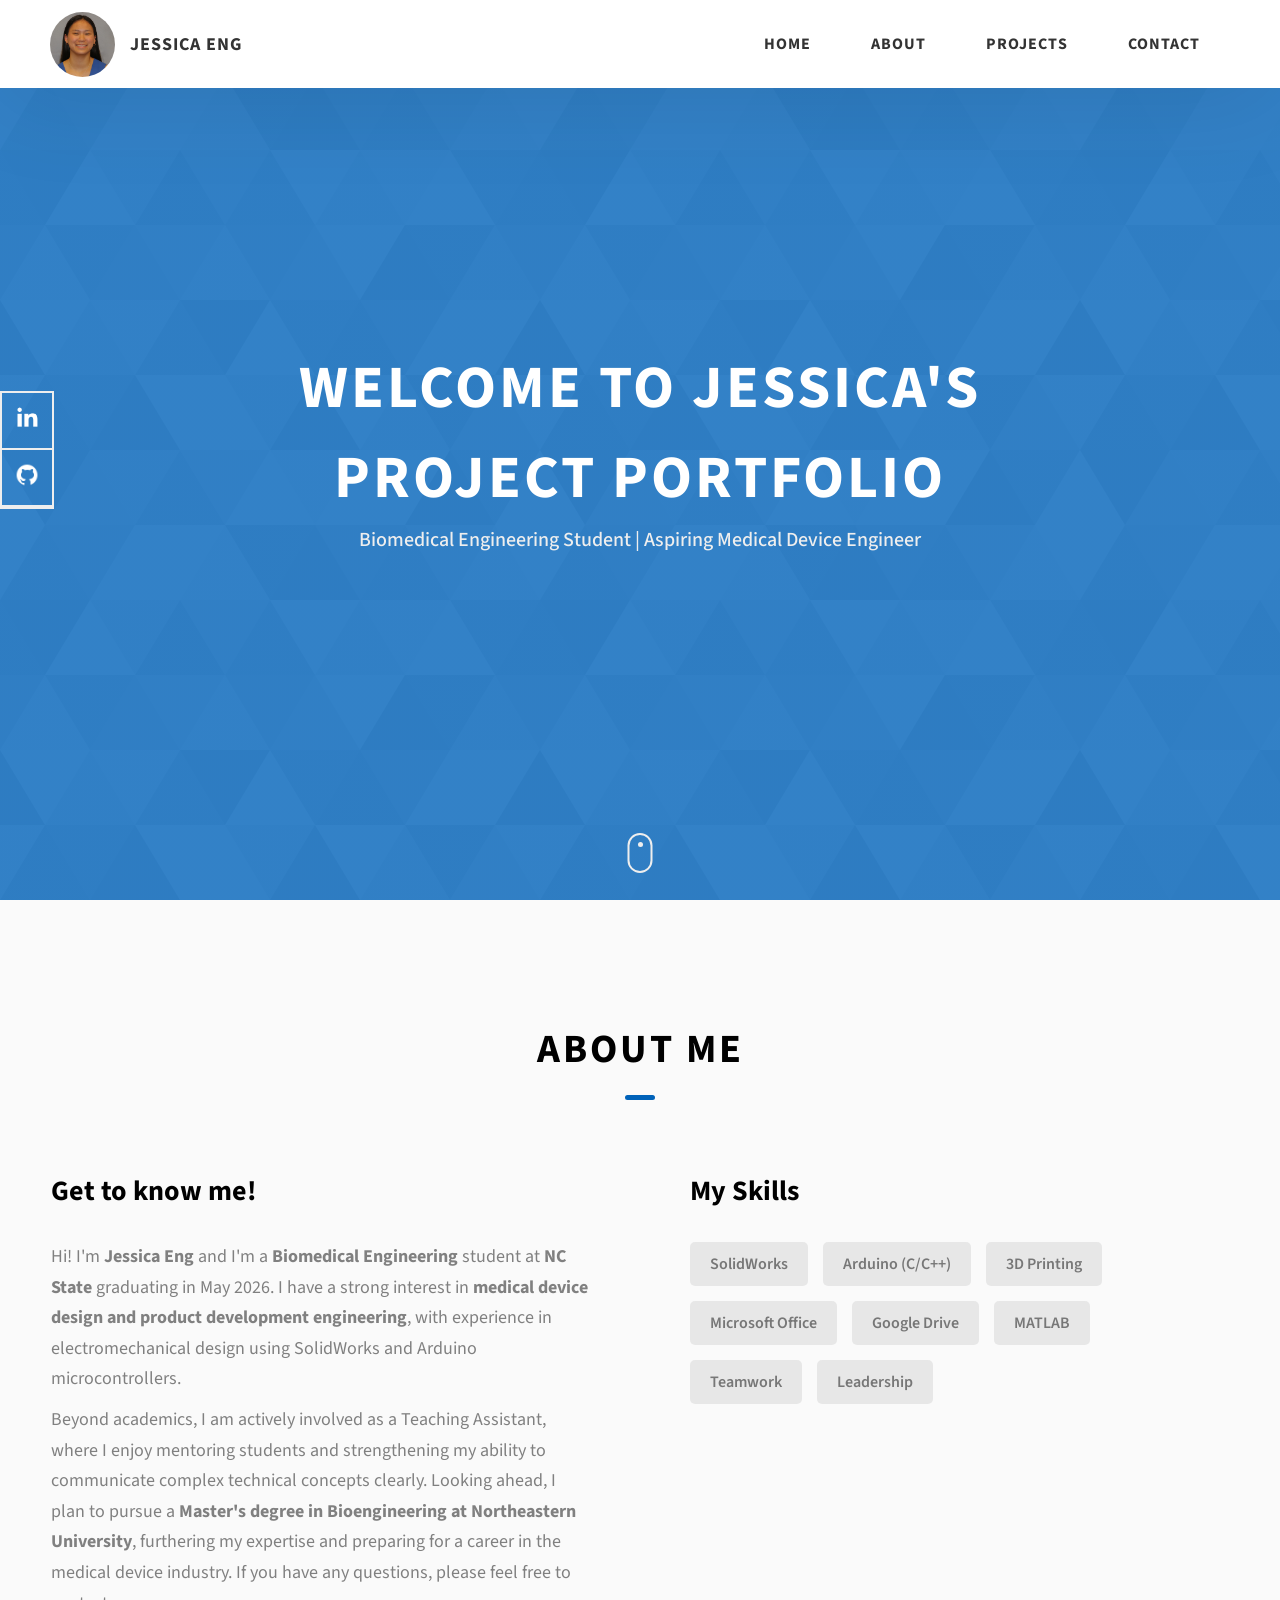
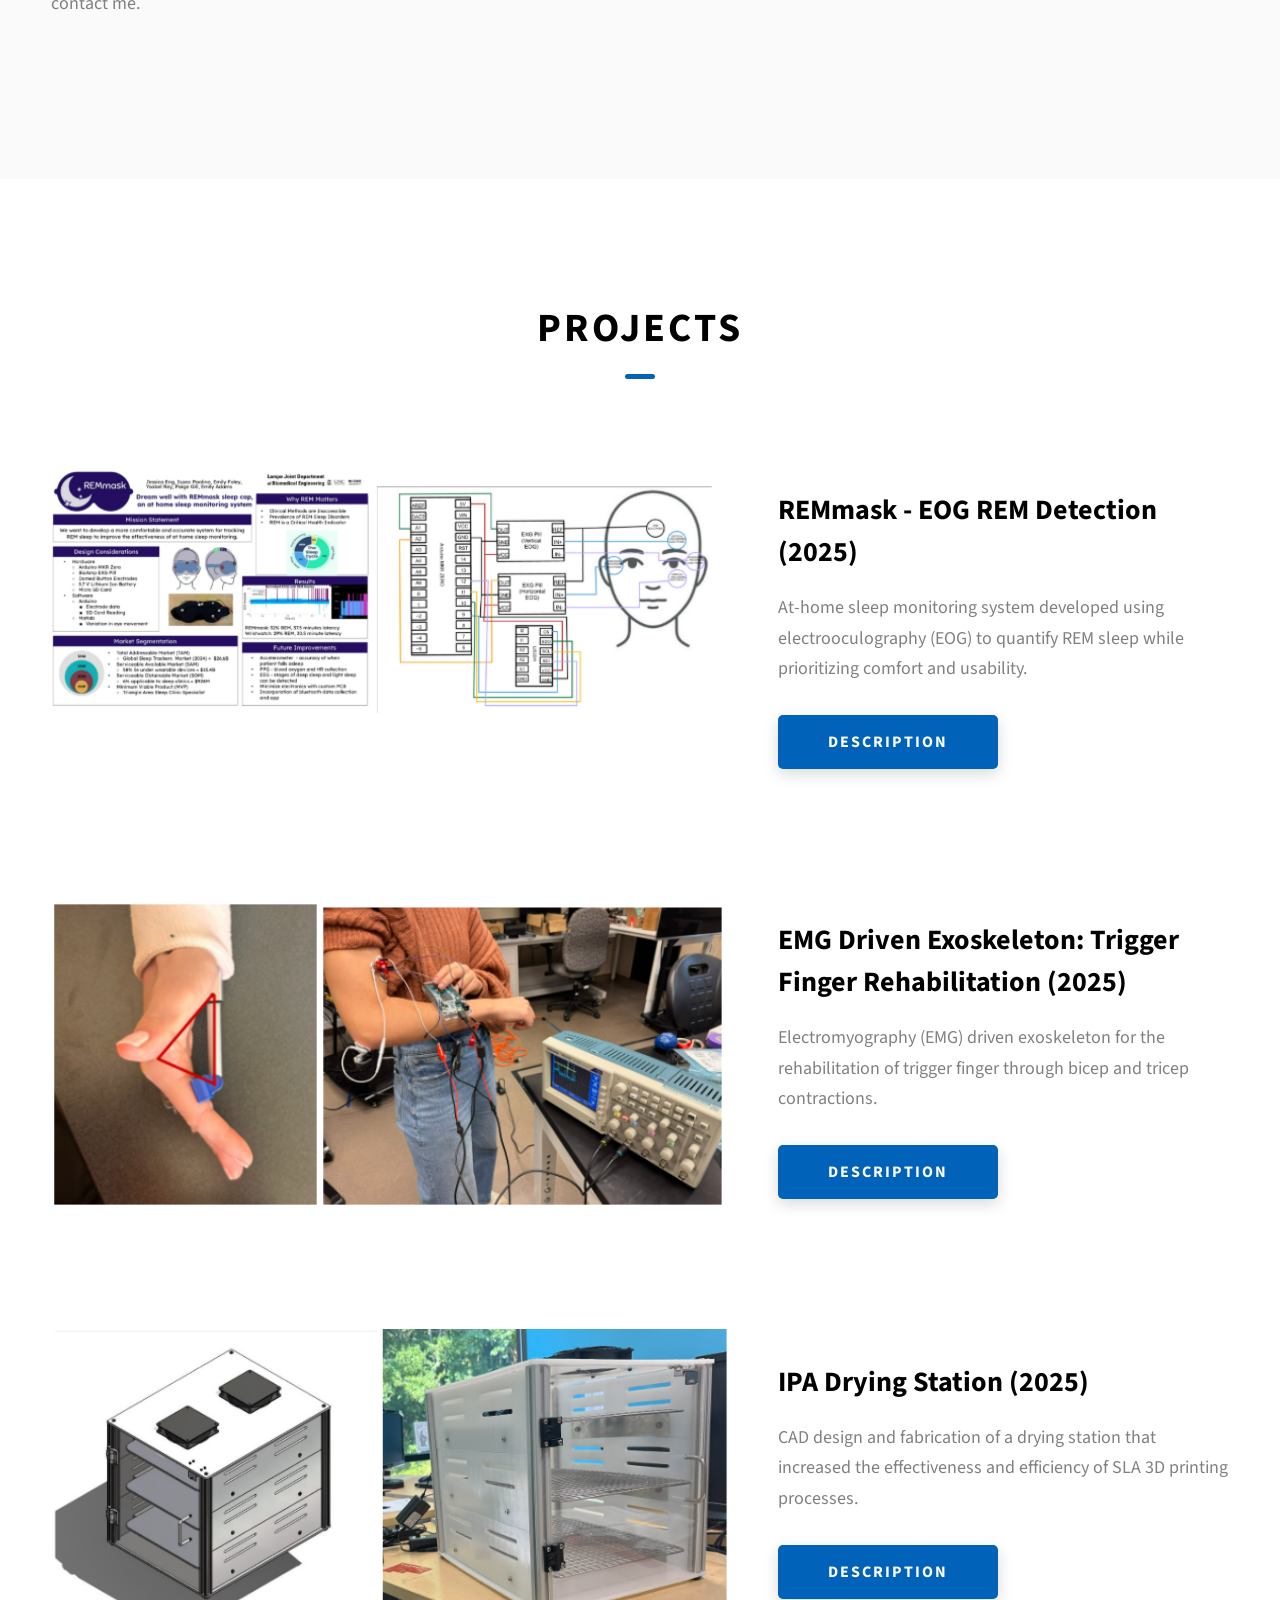
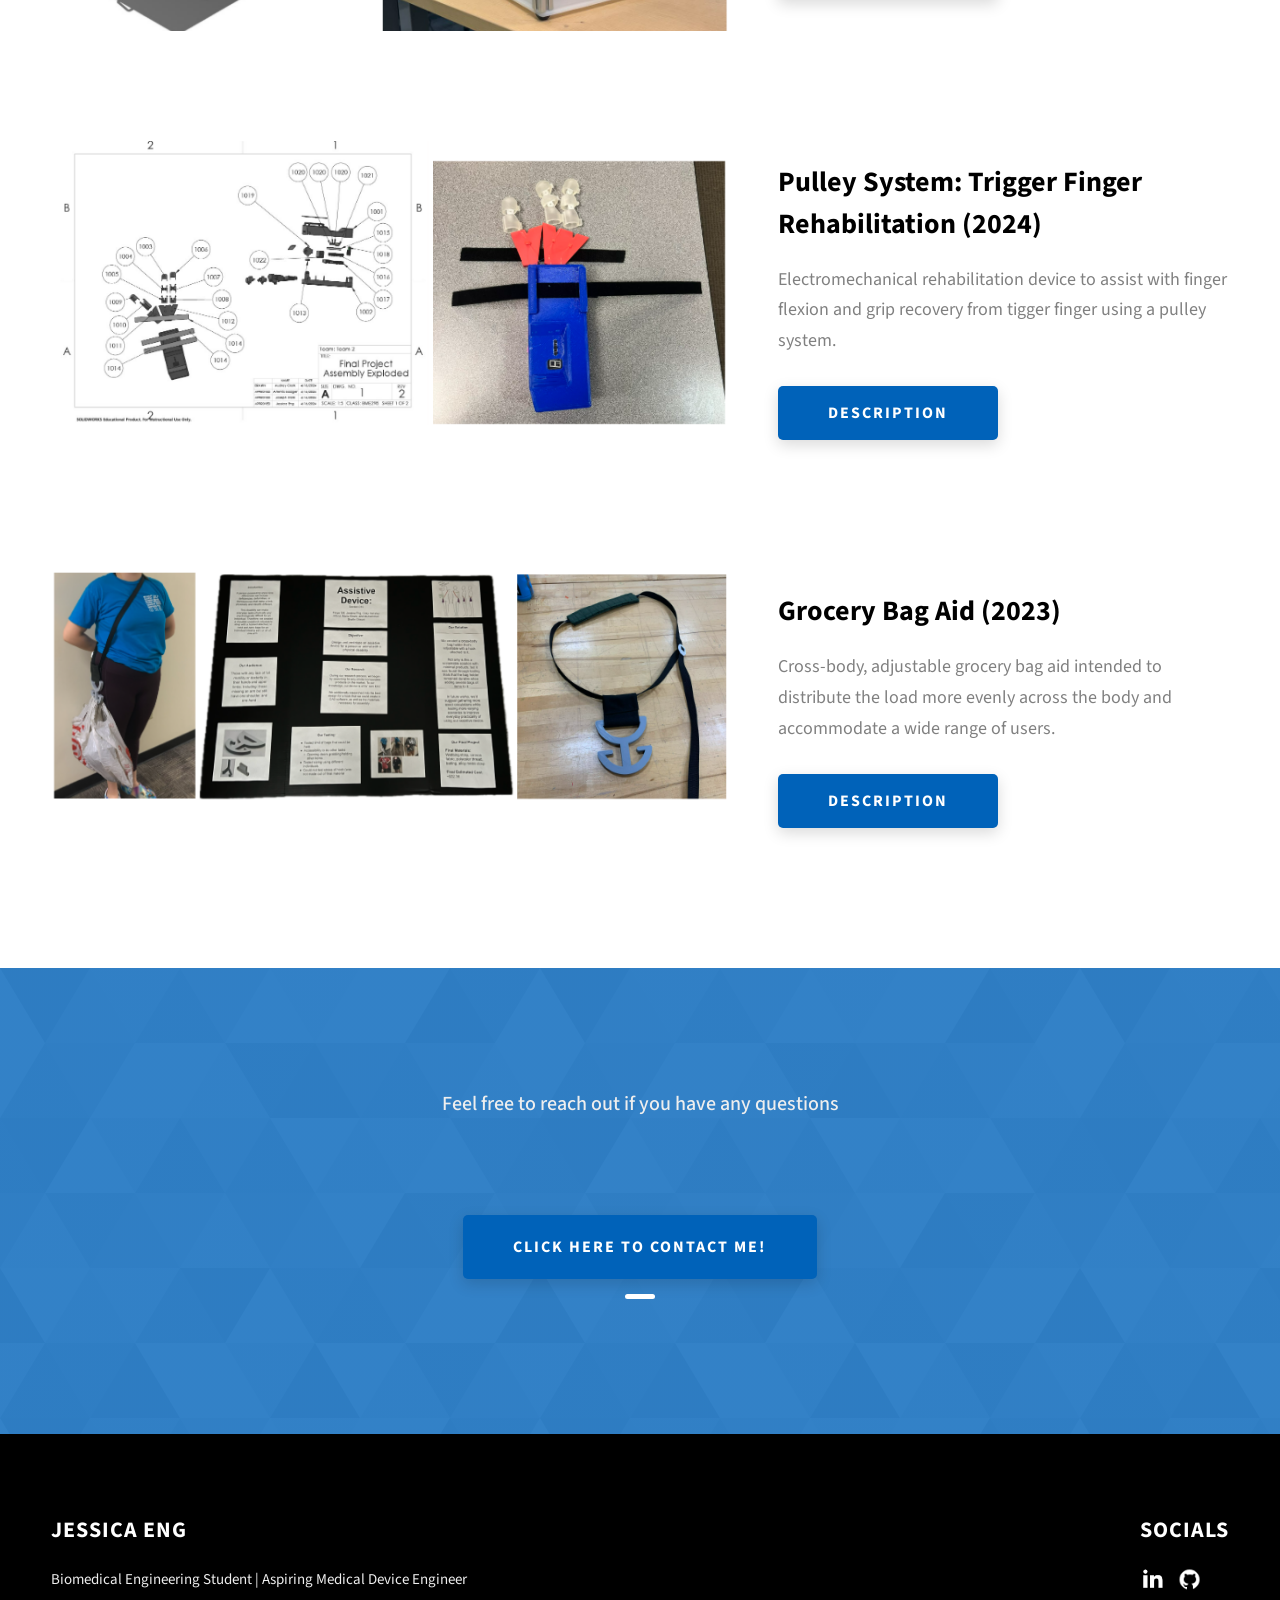
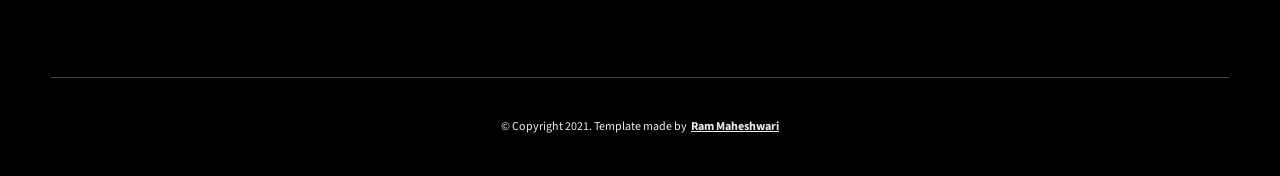
==== index.html @ 573de71a "move site files to root" ====
<!DOCTYPE html>
<html lang="en">
  <head>
    <meta charset="UTF-8" />
    <meta name="viewport" content="width=device-width, initial-scale=1.0" />
    <meta http-equiv="X-UA-Compatible" content="ie=edge" />
    <title>Jessica Eng | Portfolio</title>
    <meta name="description" content="Portfolio of Jessica Eng, Biomedcial Engineering Student" />

    <link rel="stylesheet" href="css/style.css" />

    <link rel="preconnect" href="https://fonts.googleapis.com" />
    <link rel="preconnect" href="https://fonts.gstatic.com" crossorigin />
    <link
      href="https://fonts.googleapis.com/css2?family=Source+Sans+Pro:wght@400;600;700;900&display=swap"
      rel="stylesheet"
    />
  </head>
  <body>
    <header class="header">
      <div class="header__content">
        <div class="header__logo-container">
          <div class="header__logo-img-cont">
            <img
              src="./assets/jpeg/profile.jpeg"
              alt="Jessica Eng Profile Image"
              class="header__logo-img"
            />
          </div>
          <span class="header__logo-sub">Jessica Eng</span>
        </div>
        <div class="header__main">
          <ul class="header__links">
            <li class="header__link-wrapper">
              <a href="./index.html" class="header__link"> Home </a>
            </li>
            <li class="header__link-wrapper">
              <a href="./index.html#about" class="header__link">About </a>
            </li>
            <li class="header__link-wrapper">
              <a href="./index.html#projects" class="header__link">
                Projects
              </a>
            </li>
            <li class="header__link-wrapper">
              <a href="./index.html#contact" class="header__link"> Contact </a>
            </li>
          </ul>
          <div class="header__main-ham-menu-cont">
            <img
              src="./assets/svg/ham-menu.svg"
              alt="hamburger menu"
              class="header__main-ham-menu"
            />
            <img
              src="./assets/svg/ham-menu-close.svg"
              alt="hamburger menu close"
              class="header__main-ham-menu-close d-none"
            />
          </div>
        </div>
      </div>
      <div class="header__sm-menu">
        <div class="header__sm-menu-content">
          <ul class="header__sm-menu-links">
            <li class="header__sm-menu-link">
              <a href="./index.html"> Home </a>
            </li>

            <li class="header__sm-menu-link">
              <a href="./index.html#about"> About </a>
            </li>

            <li class="header__sm-menu-link">
              <a href="./index.html#projects"> Projects </a>
            </li>

            <li class="header__sm-menu-link">
              <a href="./index.html#contact"> Contact </a>
            </li>
          </ul>
        </div>
      </div>
    </header>
    <section class="home-hero">
      <div class="home-hero__content">
        <h1 class="heading-primary">Welcome to Jessica's Project Portfolio</h1>
        <h2 class="heading-sec__sub heading-sec__sub--lt">Biomedical Engineering Student | Aspiring Medical Device Engineer</h2>
      </div>
      <div class="home-hero__socials">
        <div class="home-hero__social">
          <a href="https://www.linkedin.com/in/jessica-e-eng26/" class="home-hero__social-icon-link">
            <img
              src="./assets/png/linkedin-ico.png"
              alt="icon"
              class="home-hero__social-icon"
            />
          </a>
          <a href="https://github.com/jessicaeng12" class="home-hero__social-icon-link">
            <img
              src="./assets/png/github-ico.png"
              alt="icon"
              class="home-hero__social-icon"
            />
          </a>
        </div>
      </div>
      <div class="home-hero__mouse-scroll-cont">
        <div class="mouse"></div>
      </div>
    </section>
    <section id="about" class="about sec-pad">
      <div class="main-container">
        <h2 class="heading heading-sec heading-sec__mb-med">
          <span class="heading-sec__main">About Me</span>
        </h2>
        <div class="about__content">
          <div class="about__content-main">
            <h3 class="about__content-title">Get to know me!</h3>
            <div class="about__content-details">
              <p class="about__content-details-para">
                Hi! I'm
                <strong>Jessica Eng</strong>
                and I'm a <strong> Biomedical Engineering</strong> student at <strong>NC State</strong> 
                graduating in May 2026.
                I have a strong interest in <strong>medical device design 
                and product development engineering</strong>, with experience 
                in electromechanical design using SolidWorks and Arduino microcontrollers.
              </p>
              <p class="about__content-details-para">
                Beyond academics, I am actively involved as a Teaching Assistant, 
                where I enjoy mentoring students and strengthening my ability to 
                communicate complex technical concepts clearly. Looking ahead, 
                I plan to pursue a <strong>Master's degree in Bioengineering at Northeastern University</strong>, 
                furthering my expertise and preparing for a career in the medical device 
                industry. If you have any questions, please feel free to contact me.
              </p>
            </div>
            </div>
          <div class="about__content-skills">
            <h3 class="about__content-title">My Skills</h3>
            <div class="skills">
              <div class="skills__skill">SolidWorks</div>
              <div class="skills__skill">Arduino (C/C++)</div>
              <div class="skills__skill">3D Printing</div>
              <div class="skills__skill">Microsoft Office</div>
              <div class="skills__skill">Google Drive</div>
              <div class="skills__skill">MATLAB</div>
              <div class="skills__skill">Teamwork</div>
              <div class="skills__skill">Leadership</div>
            </div>
          </div>
        </div>
      </div>
    </section>
    <section id="projects" class="projects sec-pad">
      <div class="main-container">
        <h2 class="heading heading-sec heading-sec__mb-bg">
          <span class="heading-sec__main">Projects</span>
        </h2>

        <div class="projects__content">
          <div class="projects__row">
            <div class="projects__row-img-cont">
              <img
                src="./assets/png/REM-image.png"
                alt="Software Screenshot"
                class="projects__row-img"
                loading="lazy"
              />
            </div>
            <div class="projects__row-content">
              <h3 class="projects__row-content-title">REMmask -  EOG REM Detection (2025)</h3>
              <p class="projects__row-content-desc">
                At-home sleep monitoring system developed 
                using electrooculography (EOG) to quantify REM 
                sleep while prioritizing comfort and usability.
              </p>
              <a
                href="./project-1.html"
                class="btn btn--med btn--theme dynamicBgClr"
                target="_blank"
                >Description</a
              >
            </div>
          </div>
          <div class="projects__row">
            <div class="projects__row-img-cont">
              <img
                src="./assets/png/R-RImage.png"
                alt="Software Screenshot"
                class="projects__row-img"
                loading="lazy"
              />
            </div>
            <div class="projects__row-content">
              <h3 class="projects__row-content-title">EMG Driven Exoskeleton: Trigger Finger Rehabilitation (2025)</h3>
              <p class="projects__row-content-desc">
               Electromyography (EMG) driven exoskeleton
               for the rehabilitation of trigger finger through bicep and tricep contractions.
              </p>
              <a
                href="./project-2.html"
                class="btn btn--med btn--theme dynamicBgClr"
                target="_blank"
                >Description</a
              >
            </div>
          </div>
          <div class="projects__row">
            <div class="projects__row-img-cont">
              <img
                src="./assets/png/IPA Drying Station.png"
                alt="IPA Drying Station"
                class="projects__row-img"
                loading="lazy"
              />
            </div>
            <div class="projects__row-content">
              <h3 class="projects__row-content-title">IPA Drying Station (2025)</h3>
              <p class="projects__row-content-desc">
                CAD design and fabrication of a drying station 
                that increased the effectiveness and
                efficiency of SLA 3D printing processes.
              </p>
              <a
                href="./project-3.html"
                class="btn btn--med btn--theme dynamicBgClr"
                target="_blank"
                >Description</a
              >
            </div>
          </div>
          <div class="projects__row">
            <div class="projects__row-img-cont">
              <img
                src="./assets/png/sophmore design.png"
                alt="Software Screenshot"
                class="projects__row-img"
                loading="lazy"
              />
            </div>
            <div class="projects__row-content">
              <h3 class="projects__row-content-title">Pulley System: Trigger Finger Rehabilitation (2024)</h3>
              <p class="projects__row-content-desc">
                 Electromechanical rehabilitation device to assist with finger 
                 flexion and grip recovery from tigger finger using a pulley system.
              </p>
              <a
                href="./project-4.html"
                class="btn btn--med btn--theme dynamicBgClr"
                target="_blank"
                >Description</a
              >
            </div>
          </div>
          <div class="projects__row">
            <div class="projects__row-img-cont">
              <img
                src="./assets/png/grocery aid.png"
                alt="grocery bag aid"
                class="projects__row-img"
                loading="lazy"
              />
            </div>
            <div class="projects__row-content">
              <h3 class="projects__row-content-title">Grocery Bag Aid (2023)</h3>
              <p class="projects__row-content-desc">
                 Cross-body, adjustable grocery bag aid intended to distribute the load
                 more evenly across the body and accommodate a wide range of users.
              </p>
              <a
                href="./project-5.html"
                class="btn btn--med btn--theme dynamicBgClr"
                target="_blank"
                >Description</a
              >
            </div>
          </div>
        </div>
      </div>
    </section>
    <section id="contact" class="contact sec-pad dynamicBg">
      <div class="main-container">
        <h2 class="heading heading-sec heading-sec__mb-med">
          <span class="heading-sec__sub heading-sec__sub--lt">
            Feel free to reach out if you have any questions
          </span>
        </h2>
        <div class="heading-sec__main heading-sec__main--lt"> 
          <a href="https://docs.google.com/forms/d/e/1FAIpQLSeTJ8PWYd3bhIiQzi4zuE3QFhBQcPJ4nTx3as3LnRb26D_QNg/viewform?usp=publish-editor" 
          target="_blank" class="btn btn--theme contact__btn" > Click here to contact me! </a> 
        </div>
      </div>
    </section>
    <footer class="main-footer">
      <div class="main-container">
        <div class="main-footer__upper">
          <div class="main-footer__row main-footer__row-1">
            <h2 class="heading heading-sm main-footer__heading-sm">
              <span>Socials</span>
            </h2>
            <div class="main-footer__social-cont">
              <a target="_blank" rel="noreferrer" href="#">
                <img
                  class="main-footer__icon"
                  src="./assets/png/linkedin-ico.png"
                  alt="icon"
                />
              </a>
              <a target="_blank" rel="noreferrer" href="#">
                <img
                  class="main-footer__icon"
                  src="./assets/png/github-ico.png"
                  alt="icon"
                />
              </a>
            </div>
          </div>
          <div class="main-footer__row main-footer__row-2">
            <h4 class="heading heading-sm text-lt">Jessica Eng</h4>
            <p class="main-footer__short-desc">
              Biomedical Engineering Student | Aspiring Medical Device Engineer
            </p>
          </div>
        </div>

        <!-- If you give me some credit or shoutout here by linking to my website, then it will be a big thing for me and will help me a lot :) -->
        <div class="main-footer__lower">
          &copy; Copyright 2021. Template made by
          <a rel="noreferrer" target="_blank" href="https://rammaheshwari.com"
            >Ram Maheshwari</a
          >
        </div>
      </div>
    </footer>

    <script src="./index.js"></script>
  </body>
</html>
---- css/style.css ----
/*
0 - 600px:      Phone
600 - 900px:    Tablet portrait
900 - 1200px:   Tablet landscape
[1200 - 1800] is where our normal styles apply
1800px + :      Big desktop
$breakpoint arguement choices:
- phone
- tab-port
- tab-land
- big-desktop

Inside media queries 1em is always 16px i.e 1em = 16px at every screen size only inside media queries
*/
*,
*::after,
*::before {
  margin: 0;
  padding: 0;
  box-sizing: inherit;
  font-family: inherit; }

html {
  font-size: 62.5%;
  scroll-behavior: smooth; }
  @media only screen and (max-width: 75em) {
    html {
      font-size: 59%; } }
  @media only screen and (max-width: 56.25em) {
    html {
      font-size: 56%; } }
  @media only screen and (min-width: 112.5em) {
    html {
      font-size: 65%; } }

body {
  box-sizing: border-box;
  position: relative;
  line-height: 1.5;
  font-family: sans-serif;
  overflow-x: hidden;
  overflow-y: scroll;
  font-family: 'Source Sans Pro', sans-serif; }

a {
  text-decoration: none;
  color: inherit; }

.bulleted li{
    list-style: disc;
}
.indent li {
  margin-left: 30px;
}

li {
  list-style: none; }

input:focus,
button:focus,
a:focus,
textarea:focus {
  outline: none; }

button {
  border: none;
  cursor: pointer; }

textarea {
  resize: none; }

.heading-primary {
  font-size: 6rem;
  text-transform: uppercase;
  letter-spacing: 3px;
  text-align: center; }
  @media only screen and (max-width: 37.5em) {
    .heading-primary {
      font-size: 4.5rem; } }

.heading-sec__mb-bg {
  margin-bottom: 11rem; }
  @media only screen and (max-width: 56.25em) {
    .heading-sec__mb-bg {
      margin-bottom: 8rem; } }

.heading-sec__mb-med {
  margin-bottom: 9rem; }
  @media only screen and (max-width: 56.25em) {
    .heading-sec__mb-med {
      margin-bottom: 8rem; } }

.heading-sec__main {
  display: block;
  font-size: 4rem;
  text-transform: uppercase;
  letter-spacing: 1px;
  letter-spacing: 3px;
  text-align: center;
  margin-bottom: 3.5rem;
  position: relative; }
  .heading-sec__main--lt {
    color: #fff; }
    .heading-sec__main--lt::after {
      content: '';
      background: #fff !important; }
  .heading-sec__main::after {
    content: '';
    position: absolute;
    top: calc(100% + 1.5rem);
    height: 5px;
    width: 3rem;
    background: #0062b9;
    left: 50%;
    transform: translateX(-50%);
    border-radius: 5px; }
    @media only screen and (max-width: 37.5em) {
      .heading-sec__main::after {
        top: calc(100% + 1.2rem); } }

.heading-sec__sub {
  display: block;
  text-align: center;
  color: #777;
  font-size: 2rem;
  font-weight: 500;
  max-width: 80rem;
  margin: auto;
  line-height: 1.6; }
  @media only screen and (max-width: 37.5em) {
    .heading-sec__sub {
      font-size: 1.8rem; } }
  .heading-sec__sub--lt {
    color: #eee; }

.heading-sm {
  font-size: 2.2rem;
  text-transform: uppercase;
  letter-spacing: 1px; }

.main-container {
  max-width: 120rem;
  margin: auto;
  width: 92%; }

.btn {
  background: #fff;
  color: #333;
  text-transform: uppercase;
  letter-spacing: 2px;
  display: inline-block;
  font-weight: 700;
  border-radius: 5px;
  box-shadow: 0 5px 15px 0 rgba(0, 0, 0, 0.15);
  transition: transform .3s; }
  .btn:hover {
    transform: translateY(-3px); }
  .btn--bg {
    padding: 1.5rem 8rem;
    font-size: 2rem; }
  .btn--med {
    padding: 1.5rem 5rem;
    font-size: 1.6rem; }
  .btn--theme {
    background: #0062b9;
    color: #fff; }
  .btn--theme-inv {
    color: #0062b9;
    background: #fff;
    border: 2px solid #0062b9;
    box-shadow: none;
    padding: calc(1.5rem - 2px) calc(5rem - 2px); }

.sec-pad {
  padding: 12rem 0; }
  @media only screen and (max-width: 56.25em) {
    .sec-pad {
      padding: 8rem 0; } }

.text-primary {
  color: #fff;
  font-size: 2.2rem;
  text-align: center;
  width: 100%;
  line-height: 1.6; }
  @media only screen and (max-width: 37.5em) {
    .text-primary {
      font-size: 2rem; } }

.d-none {
  display: none; }

.home-hero {
  color: #fff;
  background: linear-gradient(to right, rgba(0, 98, 185, 0.8), rgba(0, 98, 185, 0.8)), url(../../assets/svg/common-bg.svg);
  background-position: center;
  height: 100vh;
  min-height: 80rem;
  max-height: 120rem;
  position: relative; }
  @media only screen and (max-width: 37.5em) {
    .home-hero {
      height: unset;
      min-height: unset; } }
  .home-hero__socials {
    position: absolute;
    top: 50%;
    border: 2px solid #eee;
    border-left: 2px solid #eee;
    transform: translateY(-50%); }
    @media only screen and (max-width: 56.25em) {
      .home-hero__socials {
        display: none; } }
  .home-hero__mouse-scroll-cont {
    position: absolute;
    bottom: 3%;
    left: 50%;
    transform: translateX(-50%); }
    @media only screen and (max-width: 37.5em) {
      .home-hero__mouse-scroll-cont {
        display: none; } }
  .home-hero__social {
    width: 5rem; }
  .home-hero__social-icon-link {
    width: 100%;
    display: block;
    padding: 1.2rem;
    border-bottom: 2px solid #eee;
    transition: background .3s; }
    .home-hero__social-icon-link:hover {
      background: rgba(255, 255, 255, 0.1); }
    .home-hero__social-icon-link--bd-none {
      border-bottom: 0; }
  .home-hero__social-icon {
    width: 100%; }
  .home-hero__content {
    position: absolute;
    top: 50%;
    left: 50%;
    transform: translate(-50%, -50%);
    max-width: 90rem;
    width: 92%; }
    @media only screen and (max-width: 37.5em) {
      .home-hero__content {
        padding: 19rem 0 13rem 0;
        margin: auto;
        position: static;
        transform: translate(0, 0); } }
  .home-hero__info {
    margin: 3rem auto 0 auto;
    max-width: 80rem; }
  .home-hero__cta {
    margin-top: 5rem;
    text-align: center; }

.about {
  background: #fafafa; }
  .about__content {
    display: grid;
    grid-template-columns: 1fr 1fr;
    grid-gap: 10rem; }
    @media only screen and (max-width: 56.25em) {
      .about__content {
        grid-template-columns: 1fr;
        grid-gap: 8rem; } }
    .about__content-title {
      font-weight: 700;
      font-size: 2.8rem;
      margin-bottom: 3rem; }
      @media only screen and (max-width: 37.5em) {
        .about__content-title {
          font-size: 2.4rem; } }
    .about__content-details-para {
      font-size: 1.8rem;
      color: grey;
      max-width: 60rem;
      line-height: 1.7;
      margin-bottom: 1rem; }
      .about__content-details-para--hl {
        font-weight: 700;
        margin: 0 3px; }
      .about__content-details-para:last-child {
        margin-bottom: 4rem; }

.projects__row {
  display: grid;
  grid-template-columns: 1.5fr 1fr;
  grid-gap: 5rem;
  margin-bottom: 11rem; }
  @media only screen and (max-width: 56.25em) {
    .projects__row {
      grid-template-columns: 1fr;
      grid-gap: 2rem;
      margin-bottom: 8rem; } }
  @media only screen and (max-width: 56.25em) {
    .projects__row {
      text-align: center; } }
  .projects__row:last-child {
    margin-bottom: 0; }
  .projects__row-img-cont {
    overflow: hidden; }
  .projects__row-img {
    width: 100%;
    display: block;
    object-fit: cover; }
  .projects__row-content {
    padding: 2rem 0;
    display: flex;
    justify-content: center;
    flex-direction: column;
    align-items: flex-start; }
    @media only screen and (max-width: 56.25em) {
      .projects__row-content {
        align-items: center; } }
    .projects__row-content-title {
      font-weight: 700;
      font-size: 2.8rem;
      margin-bottom: 2rem; }
      @media only screen and (max-width: 37.5em) {
        .projects__row-content-title {
          font-size: 2.4rem; } }
    .projects__row-content-desc {
      font-size: 1.8rem;
      color: grey;
      max-width: 60rem;
      line-height: 1.7;
      margin-bottom: 3rem; }
      @media only screen and (max-width: 37.5em) {
        .projects__row-content-desc {
          font-size: 1.7rem; } }

.contact {
  background: linear-gradient(to right, rgba(0, 98, 185, 0.8), rgba(0, 98, 185, 0.8)), url(../../assets/svg/common-bg.svg);
  background-size: cover;
  background-position: center; }
  .contact__form-container {
    box-shadow: 0 0 10px rgba(0, 0, 0, 0.1);
    background: white;
    padding: 4rem;
    margin-top: 6rem;
    max-width: 80rem;
    text-align: right;
    width: 95%;
    border-radius: 5px;
    margin: 5rem auto 0 auto; }
    @media only screen and (max-width: 37.5em) {
      .contact__form-container {
        padding: 3rem; } }
  .contact__form-field {
    margin-bottom: 4rem; }
    @media only screen and (max-width: 37.5em) {
      .contact__form-field {
        margin-bottom: 3rem; } }
  .contact__form-label {
    color: #666;
    font-size: 1.4rem;
    letter-spacing: 1px;
    font-weight: 700;
    margin-bottom: 1rem;
    display: block;
    text-align: left; }
  .contact__form-input {
    color: #333;
    padding: 2rem;
    width: 100%;
    border: 1px solid #ebebeb;
    font-size: 1.6rem;
    letter-spacing: 0px;
    background: #f0f0f0;
    border-radius: 5px;
    font-weight: 600;
    /* Code for Modern Browsers */
    /* Code for WebKit, Blink, Edge */
    /* Code for Internet Explorer 10-11 */
    /* Code for Microsoft Edge */
    /* Code for Mozilla Firefox 4 to 18 */
    /* Code for Mozilla Firefox 19+ */ }
    .contact__form-input::placeholder {
      color: #999;
      font-weight: 600;
      font-size: 1.6rem; }
    .contact__form-input::-webkit-input-placeholder {
      color: #999;
      font-weight: 600;
      font-size: 1.6rem; }
    .contact__form-input:-ms-input-placeholder {
      color: #999;
      font-weight: 600;
      font-size: 1.6rem; }
    .contact__form-input::-ms-input-placeholder {
      color: #999;
      font-weight: 600;
      font-size: 1.6rem; }
    .contact__form-input:-moz-placeholder {
      opacity: 1;
      color: #999;
      font-weight: 600;
      font-size: 1.6rem; }
    .contact__form-input::-moz-placeholder {
      opacity: 1;
      color: #999;
      font-weight: 600;
      font-size: 1.6rem; }
  .contact__btn {
    width: 30%;
    padding: 2rem 4rem;
    font-size: 1.6rem; }
    @media only screen and (max-width: 37.5em) {
      .contact__btn {
        width: 100%; } }

.project-cs-hero {
  color: #fff;
  background: linear-gradient(to right, rgba(0, 98, 185, 0.8), rgba(0, 98, 185, 0.8)), url(../../assets/svg/common-bg.svg);
  background-size: cover;
  background-position: center;
  position: relative; }
  @media only screen and (max-width: 37.5em) {
    .project-cs-hero {
      height: unset;
      min-height: unset; } }
  .project-cs-hero__content {
    padding: 25rem 0 17rem 0;
    max-width: 90rem;
    width: 92%;
    margin: auto; }
    @media only screen and (max-width: 37.5em) {
      .project-cs-hero__content {
        padding: 19rem 0 13rem 0;
        margin: auto;
        position: static;
        transform: translate(0, 0); } }
  .project-cs-hero__info {
    margin: 3rem auto 0 auto;
    max-width: 80rem; }
  .project-cs-hero__cta {
    margin-top: 5rem;
    text-align: center; }

.project-details__content {
  padding: 8rem 0;
  max-width: 90rem;
  margin: auto; }
  .project-details__content-title {
    font-weight: 700;
    font-size: 2.8rem;
    margin-bottom: 3rem; }
    @media only screen and (max-width: 37.5em) {
      .project-details__content-title {
        font-size: 2.4rem; } }

.project-details__showcase-img-cont {
  width: 100%;
  margin-bottom: 6rem; }

.project-details__showcase-img {
  width: 100%; }

.project-details__content-main {
  width: 100%;
  max-width: 70rem;
  margin: auto; }

.project-details__desc {
  margin: 0 0 7rem 0; }
  .project-details__desc-para {
    font-size: 1.8rem;
    line-height: 1.7;
    color: grey;
    margin-bottom: 2rem; }

.project-details__tools-used {
  margin: 0 0 7rem 0; }
  .project-details__tools-used-list {
    display: flex;
    flex-wrap: wrap; }
  .project-details__tools-used-item {
    padding: 1rem 2rem;
    margin-bottom: 1.5rem;
    margin-right: 1.5rem;
    font-size: 1.6rem;
    background: rgba(153, 153, 153, 0.2);
    border-radius: 5px;
    font-weight: 600;
    color: #777; }

.project-details__links {
  margin: 0 0; }
  .project-details__links-btn {
    margin-right: 2rem; }
    @media only screen and (max-width: 37.5em) {
      .project-details__links-btn {
        margin-right: 0;
        width: 70%;
        margin-bottom: 2rem;
        text-align: center; } }
    .project-details__links-btn:last-child {
      margin: 0; }
      @media only screen and (max-width: 37.5em) {
        .project-details__links-btn:last-child {
          margin: 0; } }

.header {
  position: fixed;
  width: 100%;
  z-index: 1000;
  background: #000;
  background: #fff;
  box-shadow: 0 10px 100px rgba(0, 0, 0, 0.1); }
  .header__content {
    display: flex;
    align-items: center;
    justify-content: space-between;
    padding: 1rem 5rem; }
    @media only screen and (max-width: 56.25em) {
      .header__content {
        padding: 0 2rem; } }
  .header__logo-container {
    display: flex;
    align-items: center;
    cursor: pointer;
    color: #333;
    transition: color .3s; }
    .header__logo-container:hover {
      color: #0062b9; }
  .header__logo-img-cont {
    width: 6.5rem;
    height: 6.5rem;
    border-radius: 50px;
    overflow: hidden;
    margin-right: 1.5rem;
    background: #0062b9; }
    @media only screen and (max-width: 56.25em) {
      .header__logo-img-cont {
        width: 4.5rem;
        height: 4.5rem;
        margin-right: 1.2rem; } }
  .header__logo-img {
    width: 100%;
    height: 100%;
    object-fit: cover;
    object-position: center;
    display: block; }
  .header__logo-sub {
    font-size: 1.8rem;
    text-transform: uppercase;
    font-weight: 700;
    letter-spacing: 1px; }
  .header__links {
    display: flex; }
    @media only screen and (max-width: 37.5em) {
      .header__links {
        display: none; } }
  .header__link {
    padding: 2.2rem 3rem;
    display: inline-block;
    font-size: 1.6rem;
    color: #333;
    text-transform: uppercase;
    letter-spacing: 1px;
    font-weight: 700;
    transition: color .3s; }
    .header__link:hover {
      color: #0062b9; }
    @media only screen and (max-width: 56.25em) {
      .header__link {
        padding: 3rem 1.8rem;
        font-size: 1.5rem; } }
  .header__main-ham-menu-cont {
    display: none;
    width: 3rem;
    padding: 2.2rem 0; }
    @media only screen and (max-width: 37.5em) {
      .header__main-ham-menu-cont {
        display: block; } }
  .header__main-ham-menu {
    width: 100%; }
  .header__main-ham-menu-close {
    width: 100%; }
  .header__sm-menu {
    background: #fff;
    position: absolute;
    width: 100%;
    top: 100%;
    visibility: hidden;
    opacity: 0;
    transition: all .3s;
    box-shadow: 0px 5px 5px 0px rgba(0, 0, 0, 0.1);
    -webkit-box-shadow: 0px 5px 5px 0px rgba(0, 0, 0, 0.1);
    -moz-box-shadow: 0px 5px 5px 0px rgba(0, 0, 0, 0.1); }
    .header__sm-menu--active {
      visibility: hidden;
      opacity: 0; }
      @media only screen and (max-width: 37.5em) {
        .header__sm-menu--active {
          visibility: visible;
          opacity: 1; } }
  .header__sm-menu-link a {
    display: block;
    text-decoration: none;
    padding: 2.5rem 3rem;
    font-size: 1.6rem;
    color: #333;
    text-align: right;
    border-bottom: 1px solid #eee;
    font-weight: 700;
    text-transform: uppercase;
    letter-spacing: 2px;
    transition: color .3s; }
    .header__sm-menu-link a:hover {
      color: #0062b9; }
  .header__sm-menu-link:first-child a {
    border-top: 1px solid #eee; }
  .header__sm-menu-link-last {
    border-bottom: 0; }

.main-footer {
  background: #000;
  color: #fff; }
  .main-footer__upper {
    display: flex;
    justify-content: space-between;
    padding: 8rem 0; }
    @media only screen and (max-width: 56.25em) {
      .main-footer__upper {
        padding: 6rem 0; } }
    @media only screen and (max-width: 37.5em) {
      .main-footer__upper {
        display: block; } }
  .main-footer__row-1 {
    order: 2; }
    @media only screen and (max-width: 56.25em) {
      .main-footer__row-1 {
        margin-bottom: 5rem; } }
  .main-footer__row-2 {
    width: 40%;
    order: 1;
    max-width: 50rem; }
    @media only screen and (max-width: 56.25em) {
      .main-footer__row-2 {
        width: 100%; } }
  .main-footer__short-desc {
    margin-top: 2rem;
    color: #eee;
    font-size: 1.5rem;
    line-height: 1.7; }
  .main-footer__social-cont {
    margin-top: 2rem; }
  .main-footer__icon {
    margin-right: 1rem;
    width: 2.5rem; }
    .main-footer__icon--mr-none {
      margin-right: 0; }
  .main-footer__lower {
    padding: 4rem 0;
    border-top: 1px solid #444;
    color: #eee;
    font-size: 1.2rem;
    text-align: left;
    text-align: center; }
    .main-footer__lower a {
      text-decoration: underline;
      font-weight: bold;
      margin-left: 2px; }
    @media only screen and (max-width: 56.25em) {
      .main-footer__lower {
        padding: 3.5rem 0; } }

.skills {
  display: flex;
  flex-wrap: wrap; }
  .skills__skill {
    padding: 1rem 2rem;
    margin-bottom: 1.5rem;
    margin-right: 1.5rem;
    font-size: 1.6rem;
    background: rgba(153, 153, 153, 0.2);
    border-radius: 5px;
    font-weight: 600;
    color: #777; }

.mouse {
  width: 25px;
  height: 40px;
  border: 2px solid #eee;
  border-radius: 60px;
  position: relative;
  overflow: hidden; }
  .mouse::before {
    content: '';
    width: 5px;
    height: 5px;
    position: absolute;
    top: 7px;
    left: 50%;
    transform: translateX(-50%);
    background-color: #eee;
    border-radius: 50%;
    opacity: 1;
    animation: wheel 1.3s infinite;
    -webkit-animation: wheel 1.3s infinite; }

@keyframes wheel {
  to {
    opacity: 0;
    top: 27px; } }

@-webkit-keyframes wheel {
  to {
    opacity: 0;
    top: 27px; } }
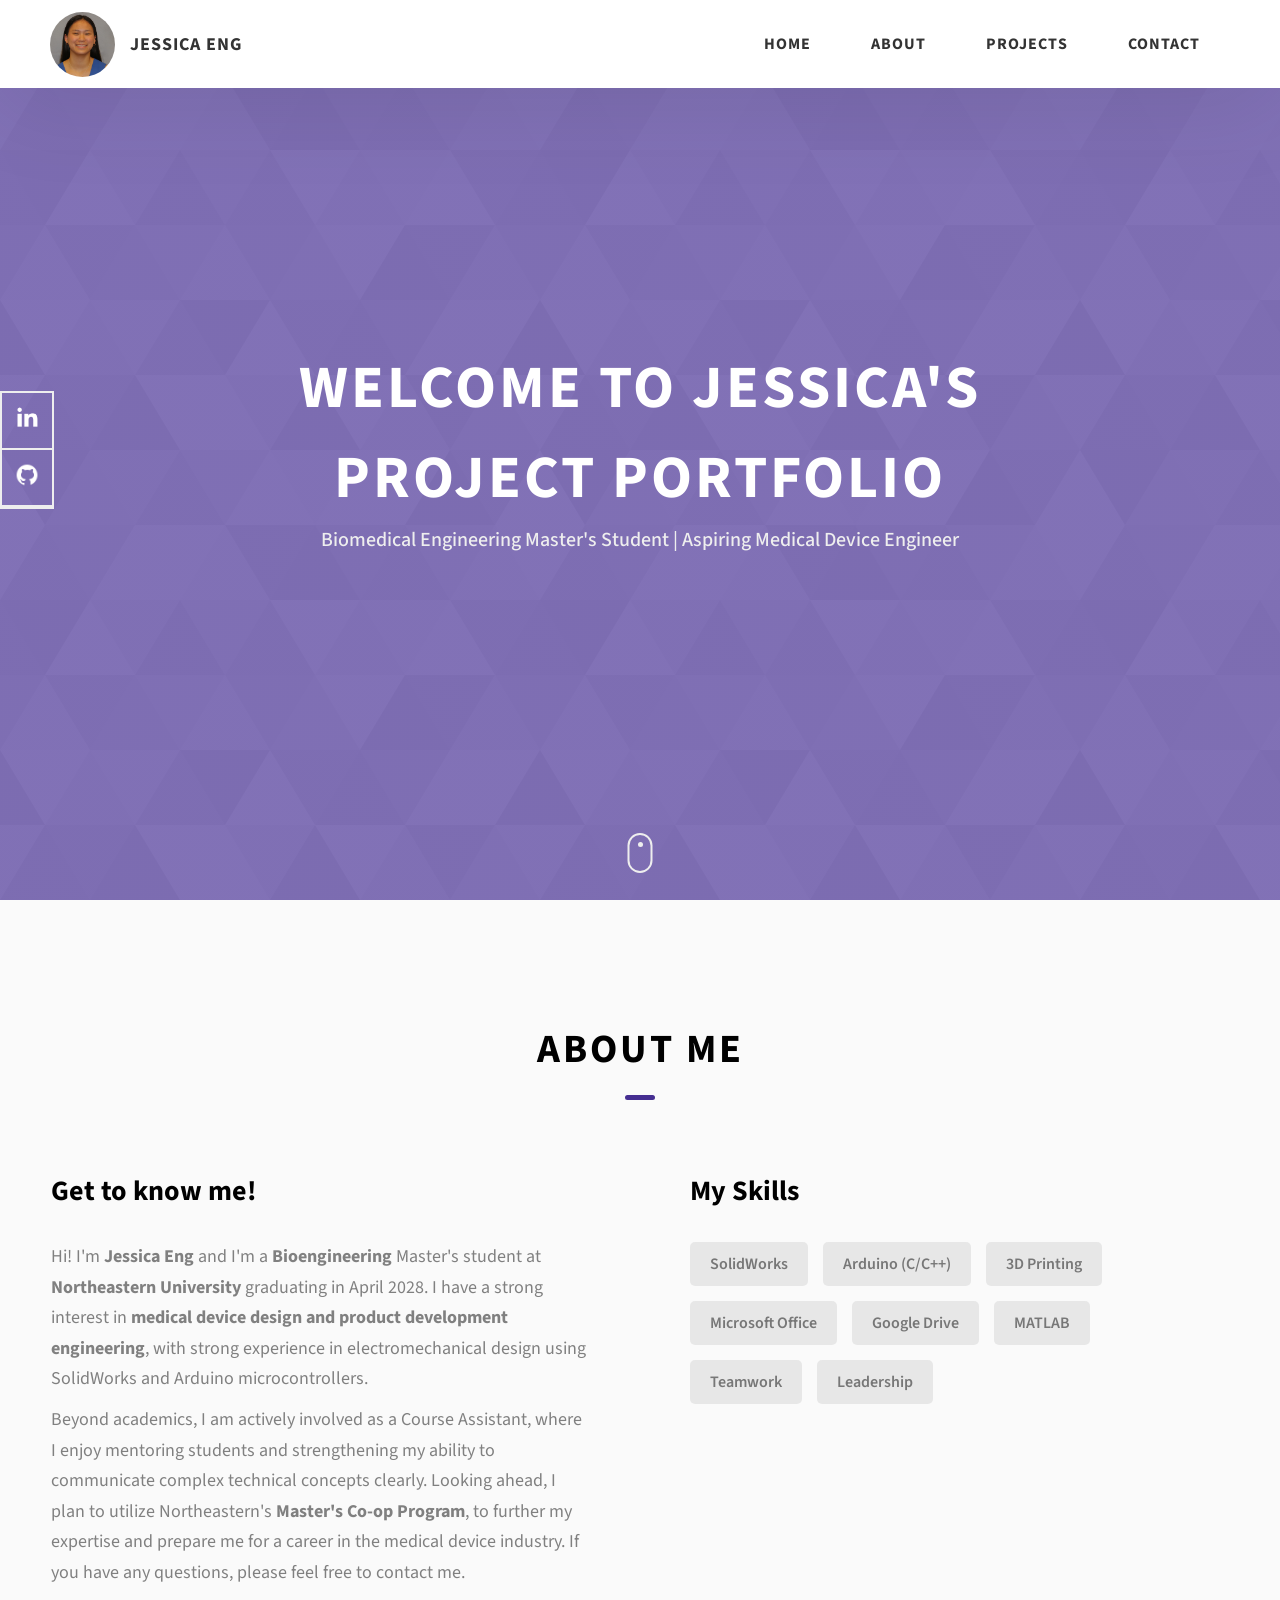
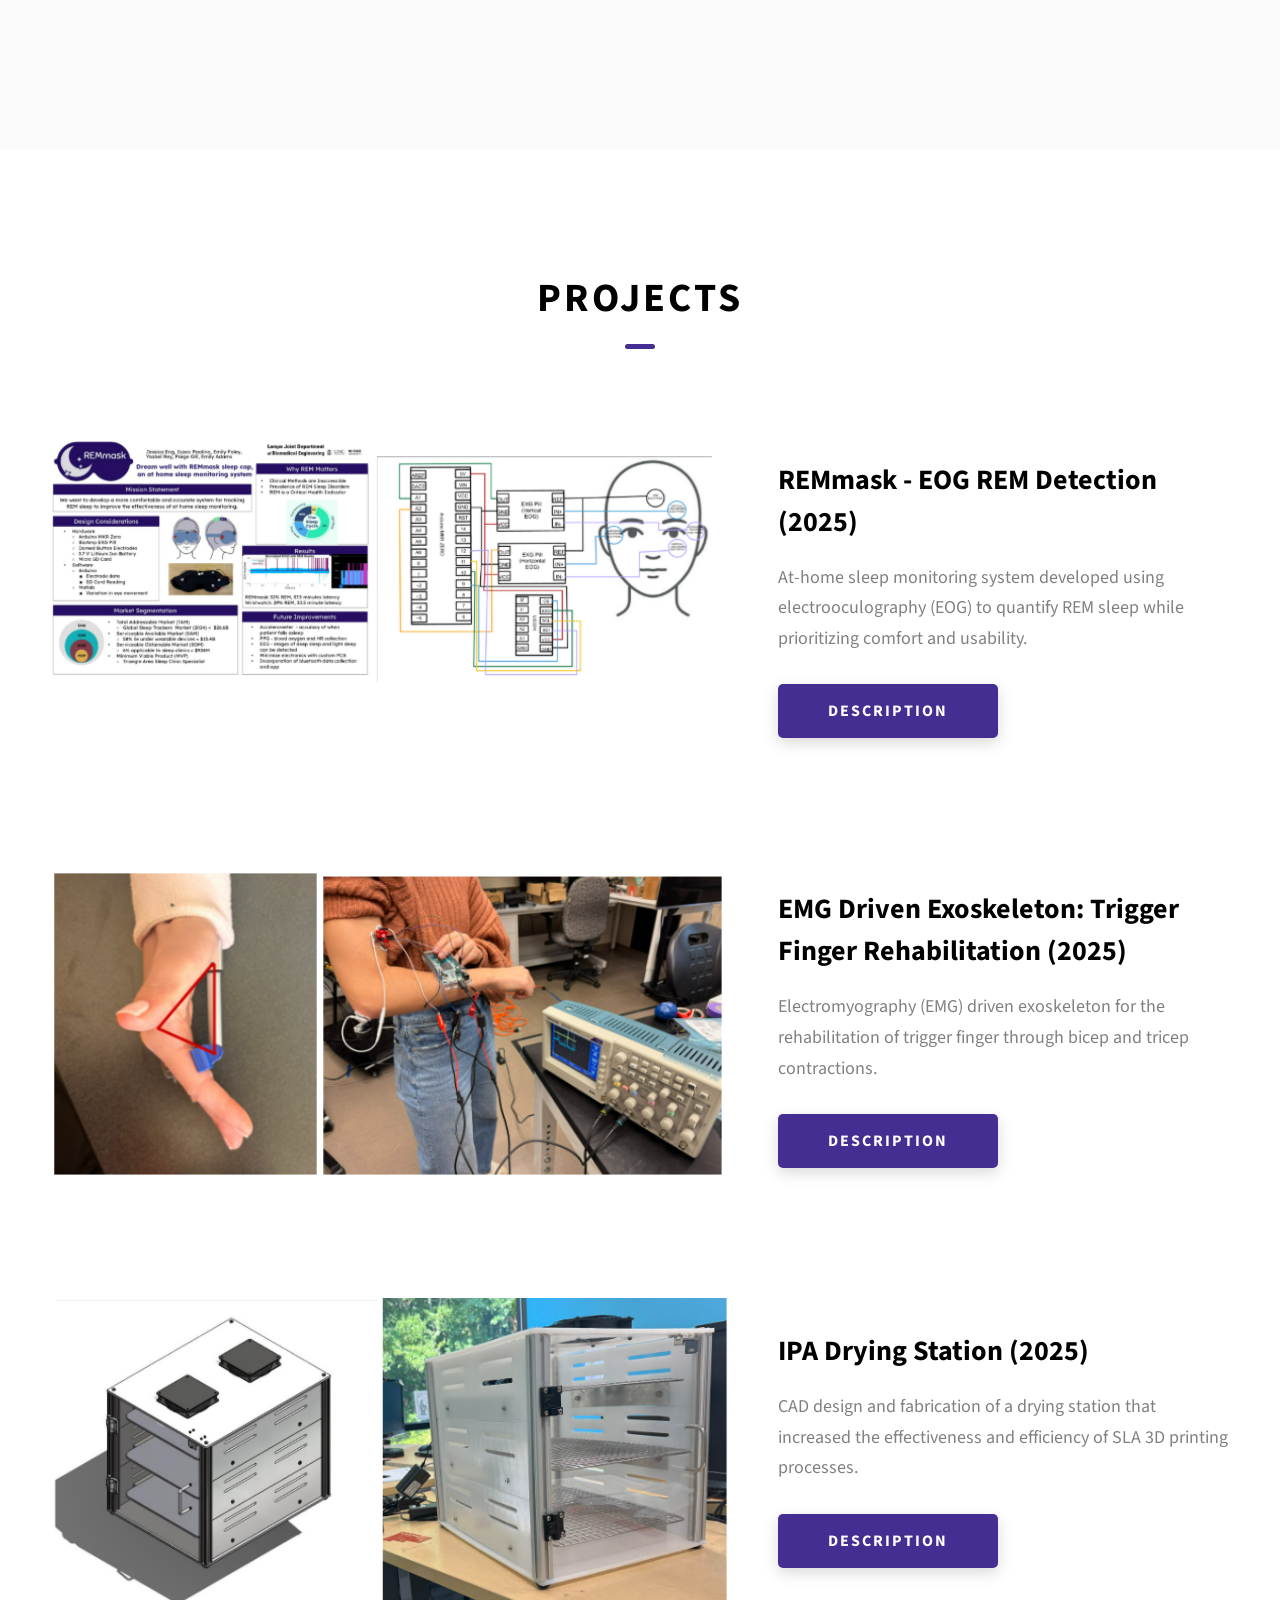
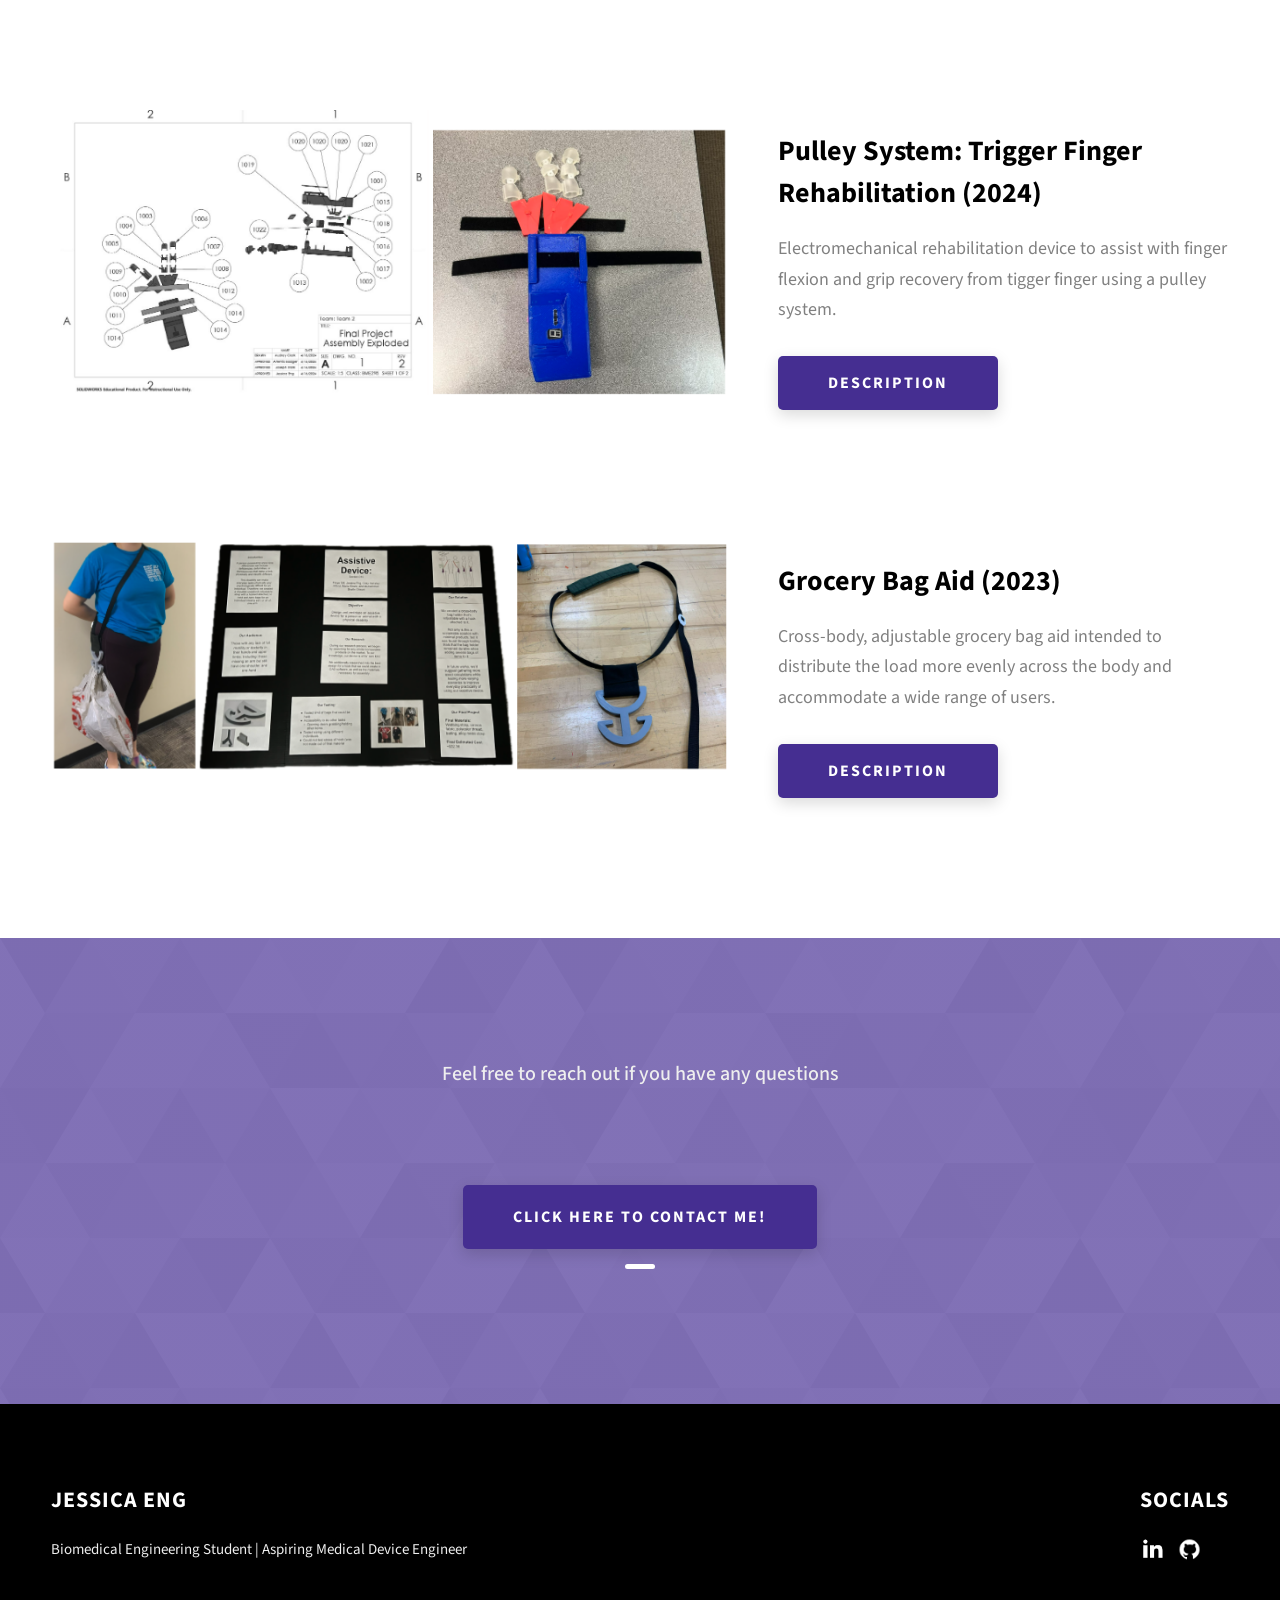
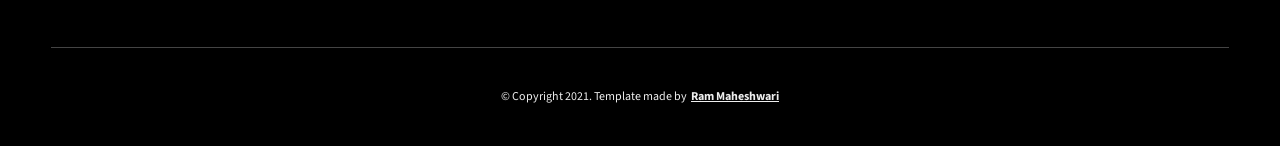
==== commit 3a9a7d4a: "update home page" ====
--- a/index.html
+++ b/index.html
@@ -85,7 +85,7 @@
     <section class="home-hero">
       <div class="home-hero__content">
         <h1 class="heading-primary">Welcome to Jessica's Project Portfolio</h1>
-        <h2 class="heading-sec__sub heading-sec__sub--lt">Biomedical Engineering Student | Aspiring Medical Device Engineer</h2>
+        <h2 class="heading-sec__sub heading-sec__sub--lt">Biomedical Engineering Master's Student | Aspiring Medical Device Engineer</h2>
       </div>
       <div class="home-hero__socials">
         <div class="home-hero__social">
@@ -121,18 +121,18 @@
               <p class="about__content-details-para">
                 Hi! I'm
                 <strong>Jessica Eng</strong>
-                and I'm a <strong> Biomedical Engineering</strong> student at <strong>NC State</strong> 
-                graduating in May 2026.
+                and I'm a <strong> Bioengineering</strong> Master's student at <strong>Northeastern University</strong> 
+                graduating in April 2028.
                 I have a strong interest in <strong>medical device design 
-                and product development engineering</strong>, with experience 
+                and product development engineering</strong>, with strong experience 
                 in electromechanical design using SolidWorks and Arduino microcontrollers.
               </p>
               <p class="about__content-details-para">
-                Beyond academics, I am actively involved as a Teaching Assistant, 
+                Beyond academics, I am actively involved as a Course Assistant, 
                 where I enjoy mentoring students and strengthening my ability to 
                 communicate complex technical concepts clearly. Looking ahead, 
-                I plan to pursue a <strong>Master's degree in Bioengineering at Northeastern University</strong>, 
-                furthering my expertise and preparing for a career in the medical device 
+                I plan to utilize Northeastern's <strong>Master's Co-op Program</strong>, 
+                to further my expertise and prepare me for a career in the medical device 
                 industry. If you have any questions, please feel free to contact me.
               </p>
             </div>
--- a/css/style.css
+++ b/css/style.css
@@ -110,7 +110,7 @@
     top: calc(100% + 1.5rem);
     height: 5px;
     width: 3rem;
-    background: #0062b9;
+    background: #452e91;
     left: 50%;
     transform: translateX(-50%);
     border-radius: 5px; }
@@ -162,12 +162,12 @@
     padding: 1.5rem 5rem;
     font-size: 1.6rem; }
   .btn--theme {
-    background: #0062b9;
+    background: #452e91;
     color: #fff; }
   .btn--theme-inv {
-    color: #0062b9;
+    color: #452e91;
     background: #fff;
-    border: 2px solid #0062b9;
+    border: 2px solid #452e91;
     box-shadow: none;
     padding: calc(1.5rem - 2px) calc(5rem - 2px); }
 
@@ -192,7 +192,7 @@
 
 .home-hero {
   color: #fff;
-  background: linear-gradient(to right, rgba(0, 98, 185, 0.8), rgba(0, 98, 185, 0.8)), url(../../assets/svg/common-bg.svg);
+  background: linear-gradient(to right, rgba(98, 78, 164, 0.8), rgba(98, 78, 164, 0.8)), url(../../assets/svg/common-bg.svg);
   background-position: center;
   height: 100vh;
   min-height: 80rem;
@@ -330,7 +330,7 @@
           font-size: 1.7rem; } }
 
 .contact {
-  background: linear-gradient(to right, rgba(0, 98, 185, 0.8), rgba(0, 98, 185, 0.8)), url(../../assets/svg/common-bg.svg);
+  background: linear-gradient(to right, rgba(98, 78, 164, 0.8), rgba(98, 78, 164, 0.8)), url(../../assets/svg/common-bg.svg);
   background-size: cover;
   background-position: center; }
   .contact__form-container {
@@ -411,7 +411,7 @@
 
 .project-cs-hero {
   color: #fff;
-  background: linear-gradient(to right, rgba(0, 98, 185, 0.8), rgba(0, 98, 185, 0.8)), url(../../assets/svg/common-bg.svg);
+  background: linear-gradient(to right, rgba(98, 78, 164, 0.8), rgba(98, 78, 164, 0.8)), url(../../assets/svg/common-bg.svg);
   background-size: cover;
   background-position: center;
   position: relative; }
@@ -522,14 +522,14 @@
     color: #333;
     transition: color .3s; }
     .header__logo-container:hover {
-      color: #0062b9; }
+      color: #452e91; }
   .header__logo-img-cont {
     width: 6.5rem;
     height: 6.5rem;
     border-radius: 50px;
     overflow: hidden;
     margin-right: 1.5rem;
-    background: #0062b9; }
+    background: #452e91; }
     @media only screen and (max-width: 56.25em) {
       .header__logo-img-cont {
         width: 4.5rem;
@@ -561,7 +561,7 @@
     font-weight: 700;
     transition: color .3s; }
     .header__link:hover {
-      color: #0062b9; }
+      color: #452e91; }
     @media only screen and (max-width: 56.25em) {
       .header__link {
         padding: 3rem 1.8rem;
@@ -608,7 +608,7 @@
     letter-spacing: 2px;
     transition: color .3s; }
     .header__sm-menu-link a:hover {
-      color: #0062b9; }
+      color: #452e91; }
   .header__sm-menu-link:first-child a {
     border-top: 1px solid #eee; }
   .header__sm-menu-link-last {
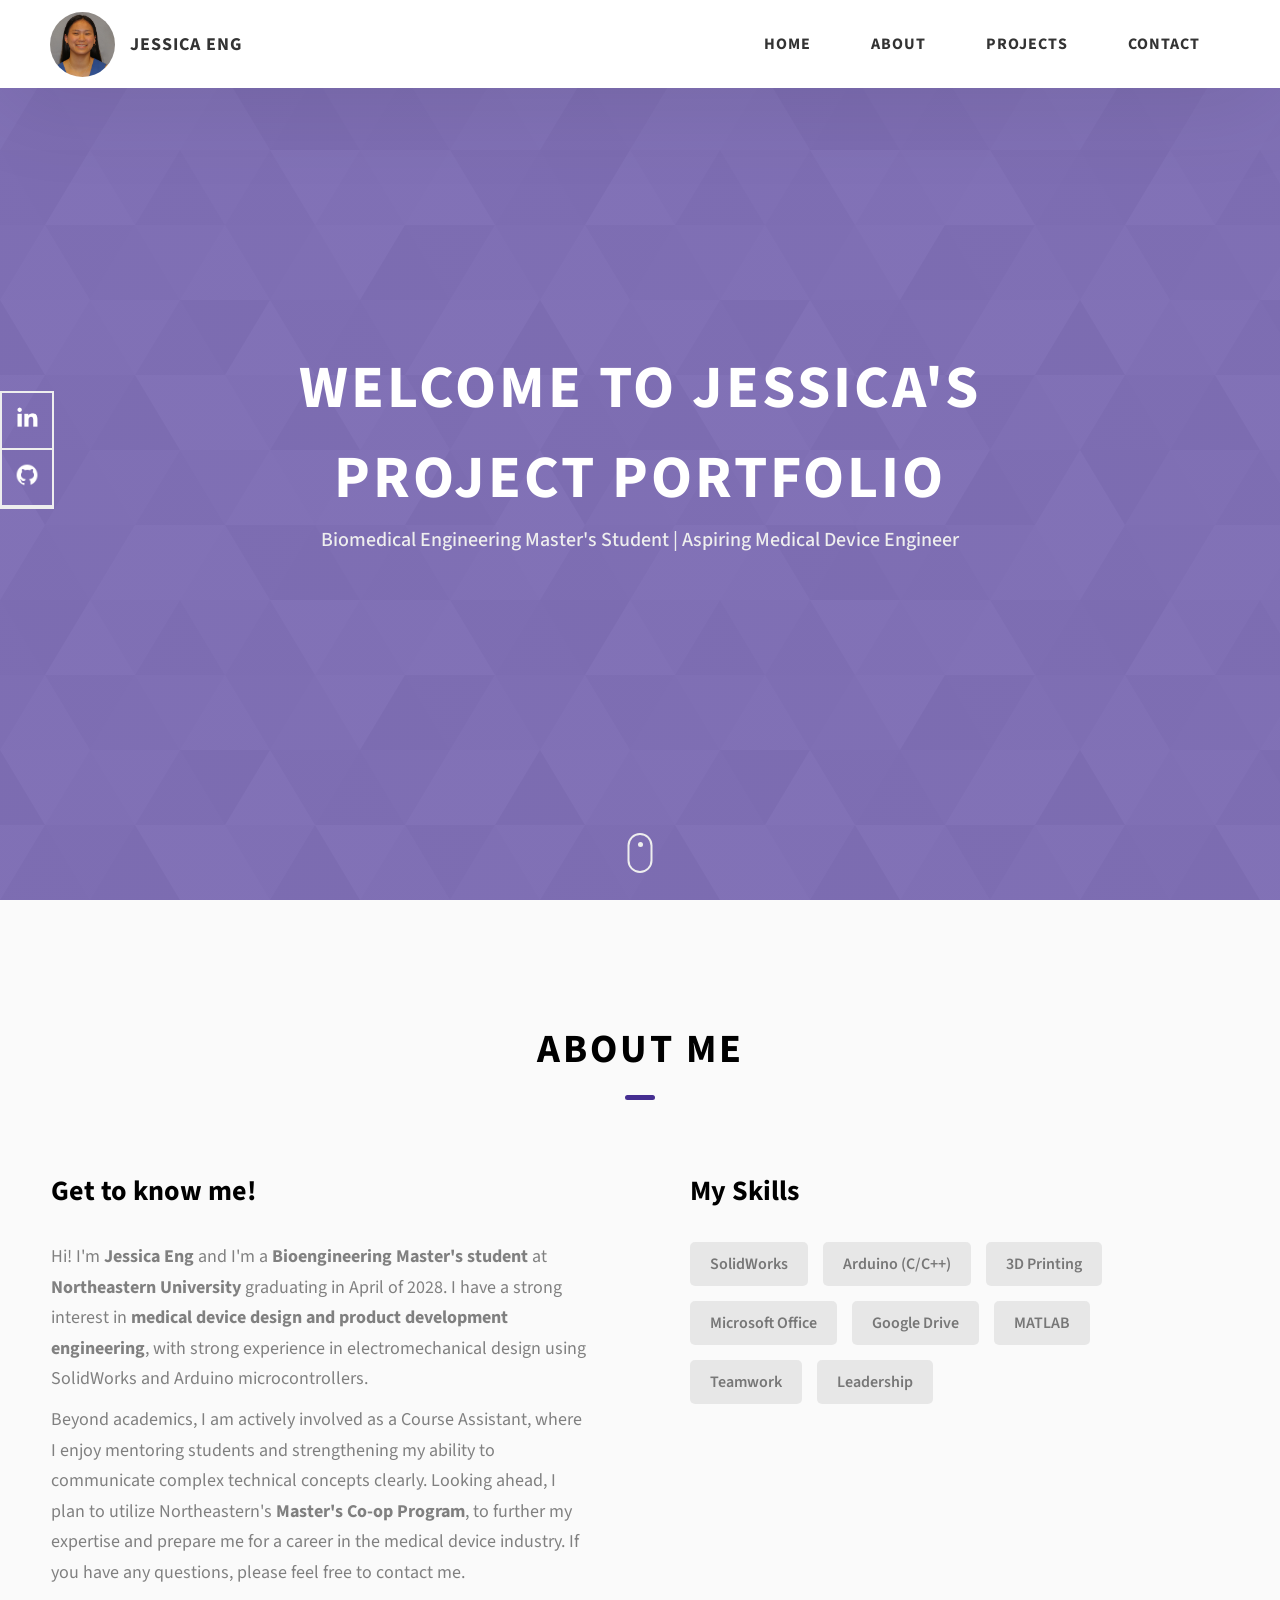
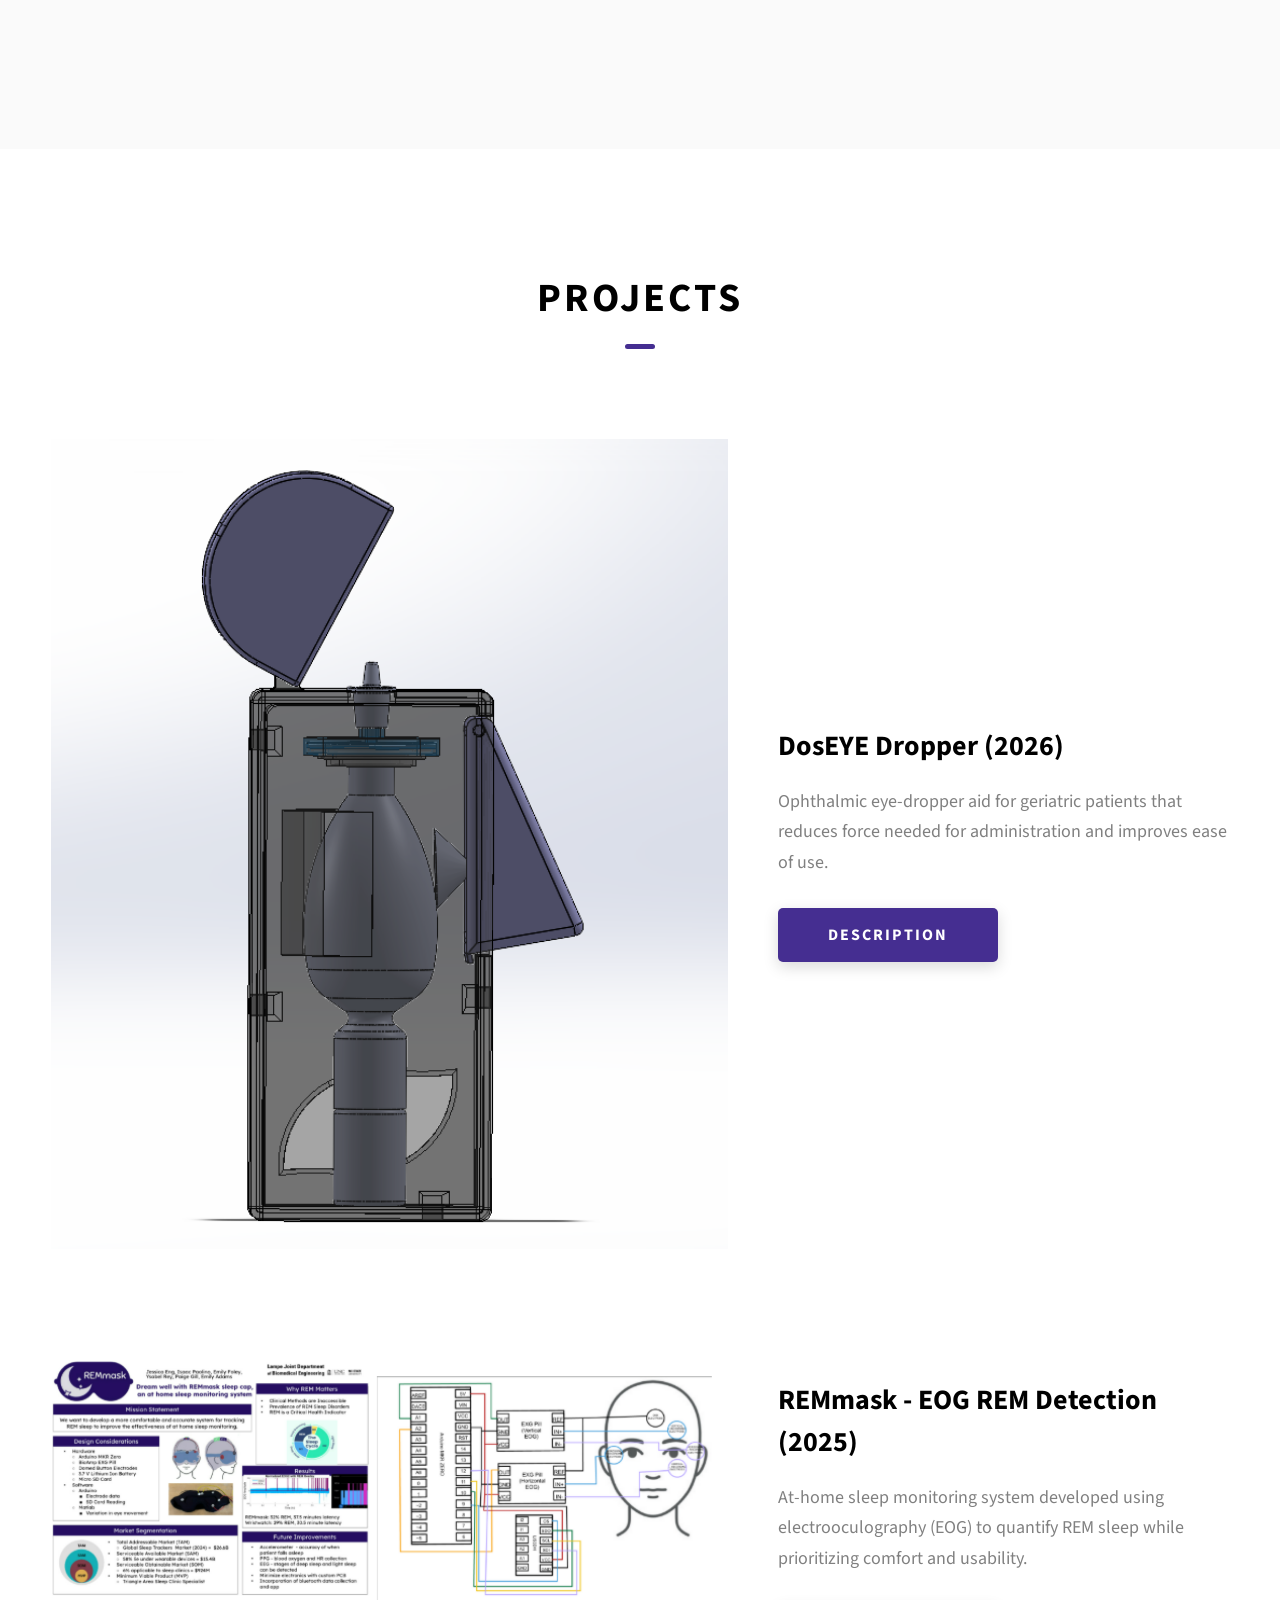
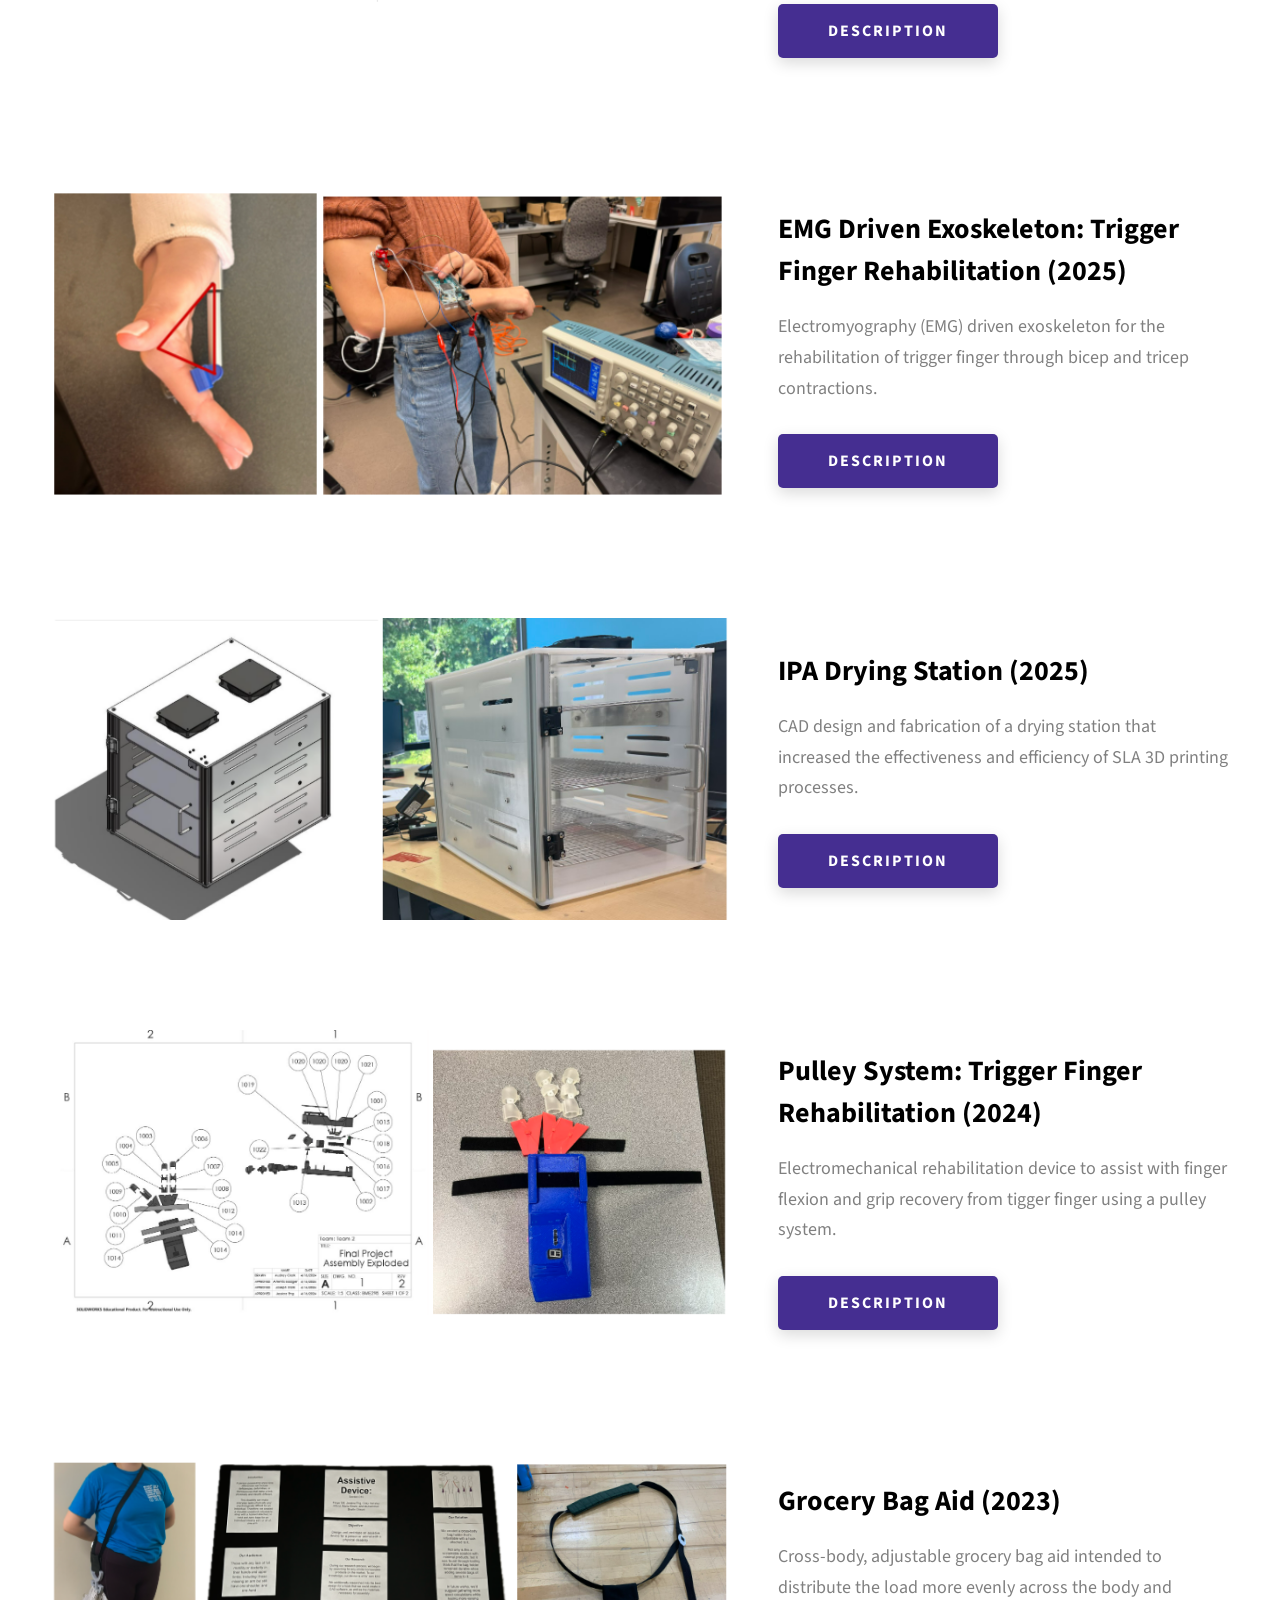
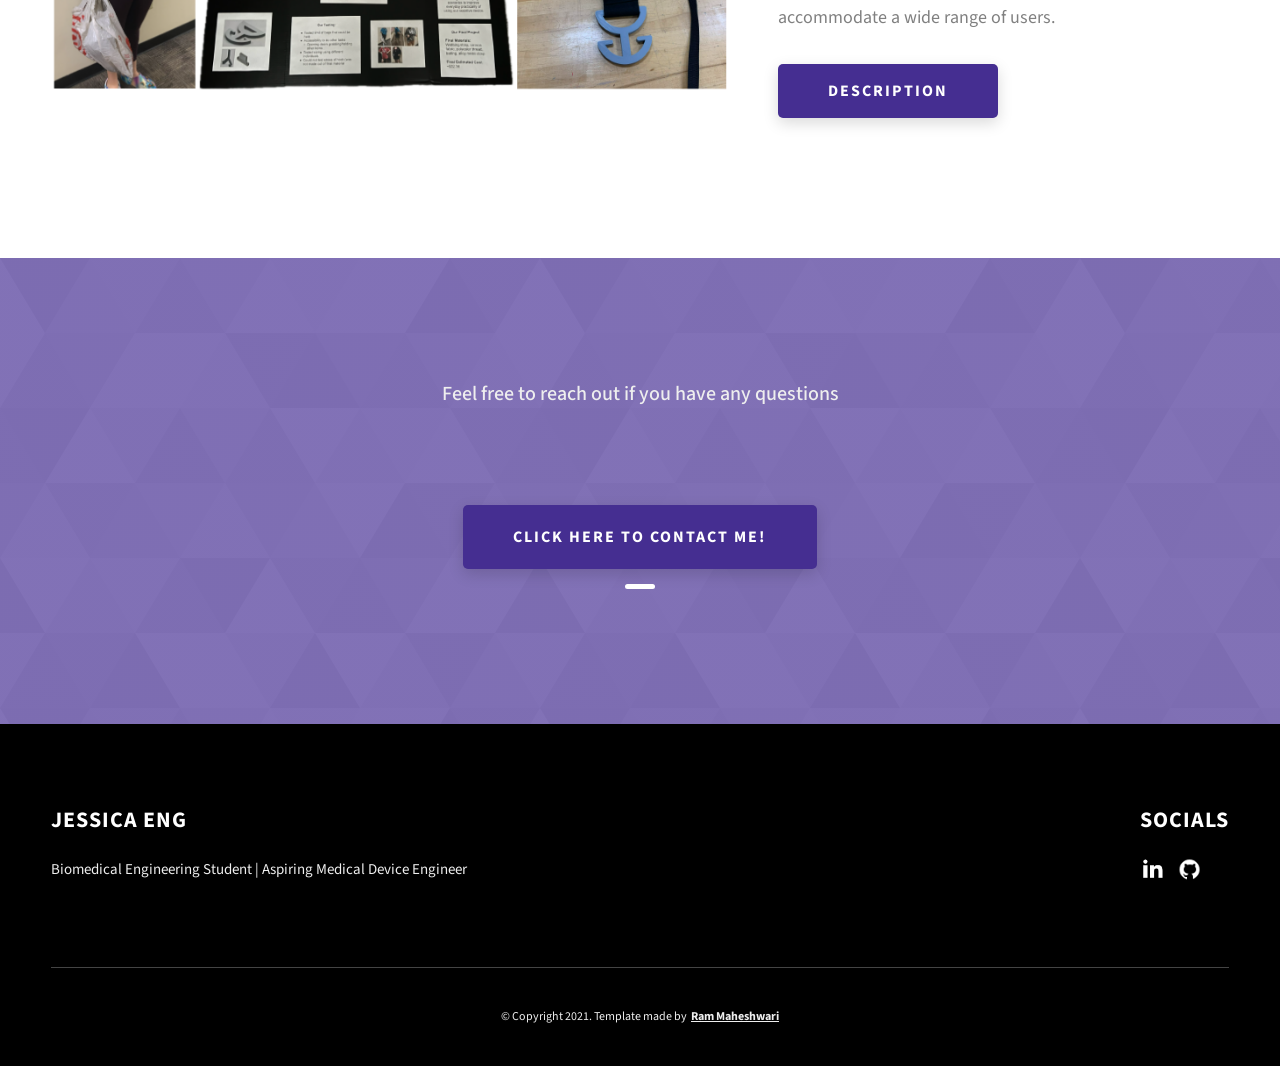
==== commit f96ea456: "new project" ====
--- a/index.html
+++ b/index.html
@@ -121,8 +121,8 @@
               <p class="about__content-details-para">
                 Hi! I'm
                 <strong>Jessica Eng</strong>
-                and I'm a <strong> Bioengineering</strong> Master's student at <strong>Northeastern University</strong> 
-                graduating in April 2028.
+                and I'm a <strong> Bioengineering Master's student </strong> at <strong>Northeastern University</strong> 
+                graduating in April of 2028.
                 I have a strong interest in <strong>medical device design 
                 and product development engineering</strong>, with strong experience 
                 in electromechanical design using SolidWorks and Arduino microcontrollers.
@@ -158,6 +158,30 @@
         <h2 class="heading heading-sec heading-sec__mb-bg">
           <span class="heading-sec__main">Projects</span>
         </h2>
+        <div class="projects__content">
+          <div class="projects__row">
+            <div class="projects__row-img-cont">
+              <img
+                src="./assets/png/DosEYE Dropper.png"
+                alt="Software Screenshot"
+                class="projects__row-img"
+                loading="lazy"
+              />
+            </div>
+            <div class="projects__row-content">
+              <h3 class="projects__row-content-title">DosEYE Dropper (2026)</h3>
+              <p class="projects__row-content-desc">
+                Ophthalmic eye-dropper aid for geriatric patients that reduces 
+                force needed for administration and improves ease of use. 
+              </p>
+              <a
+                href="./project-6.html"
+                class="btn btn--med btn--theme dynamicBgClr"
+                target="_blank"
+                >Description</a
+              >
+            </div>
+          </div>
 
         <div class="projects__content">
           <div class="projects__row">
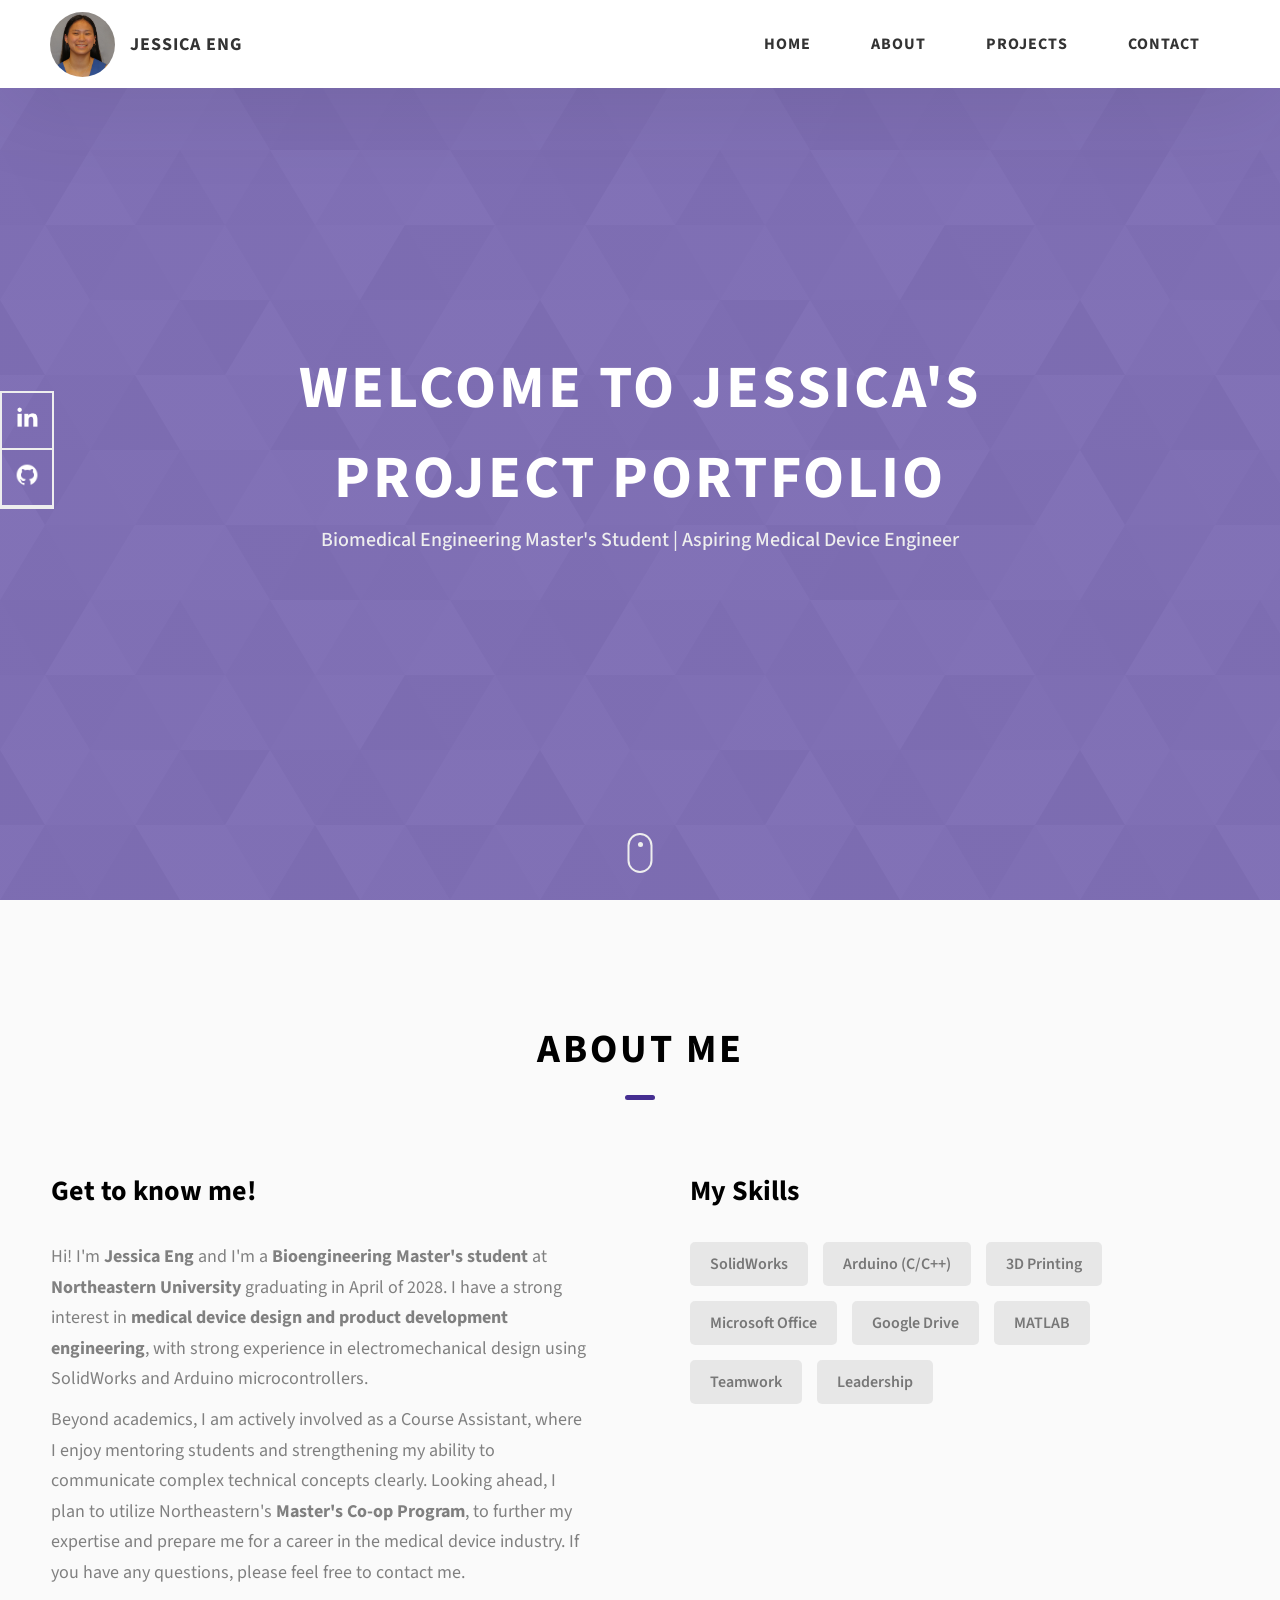
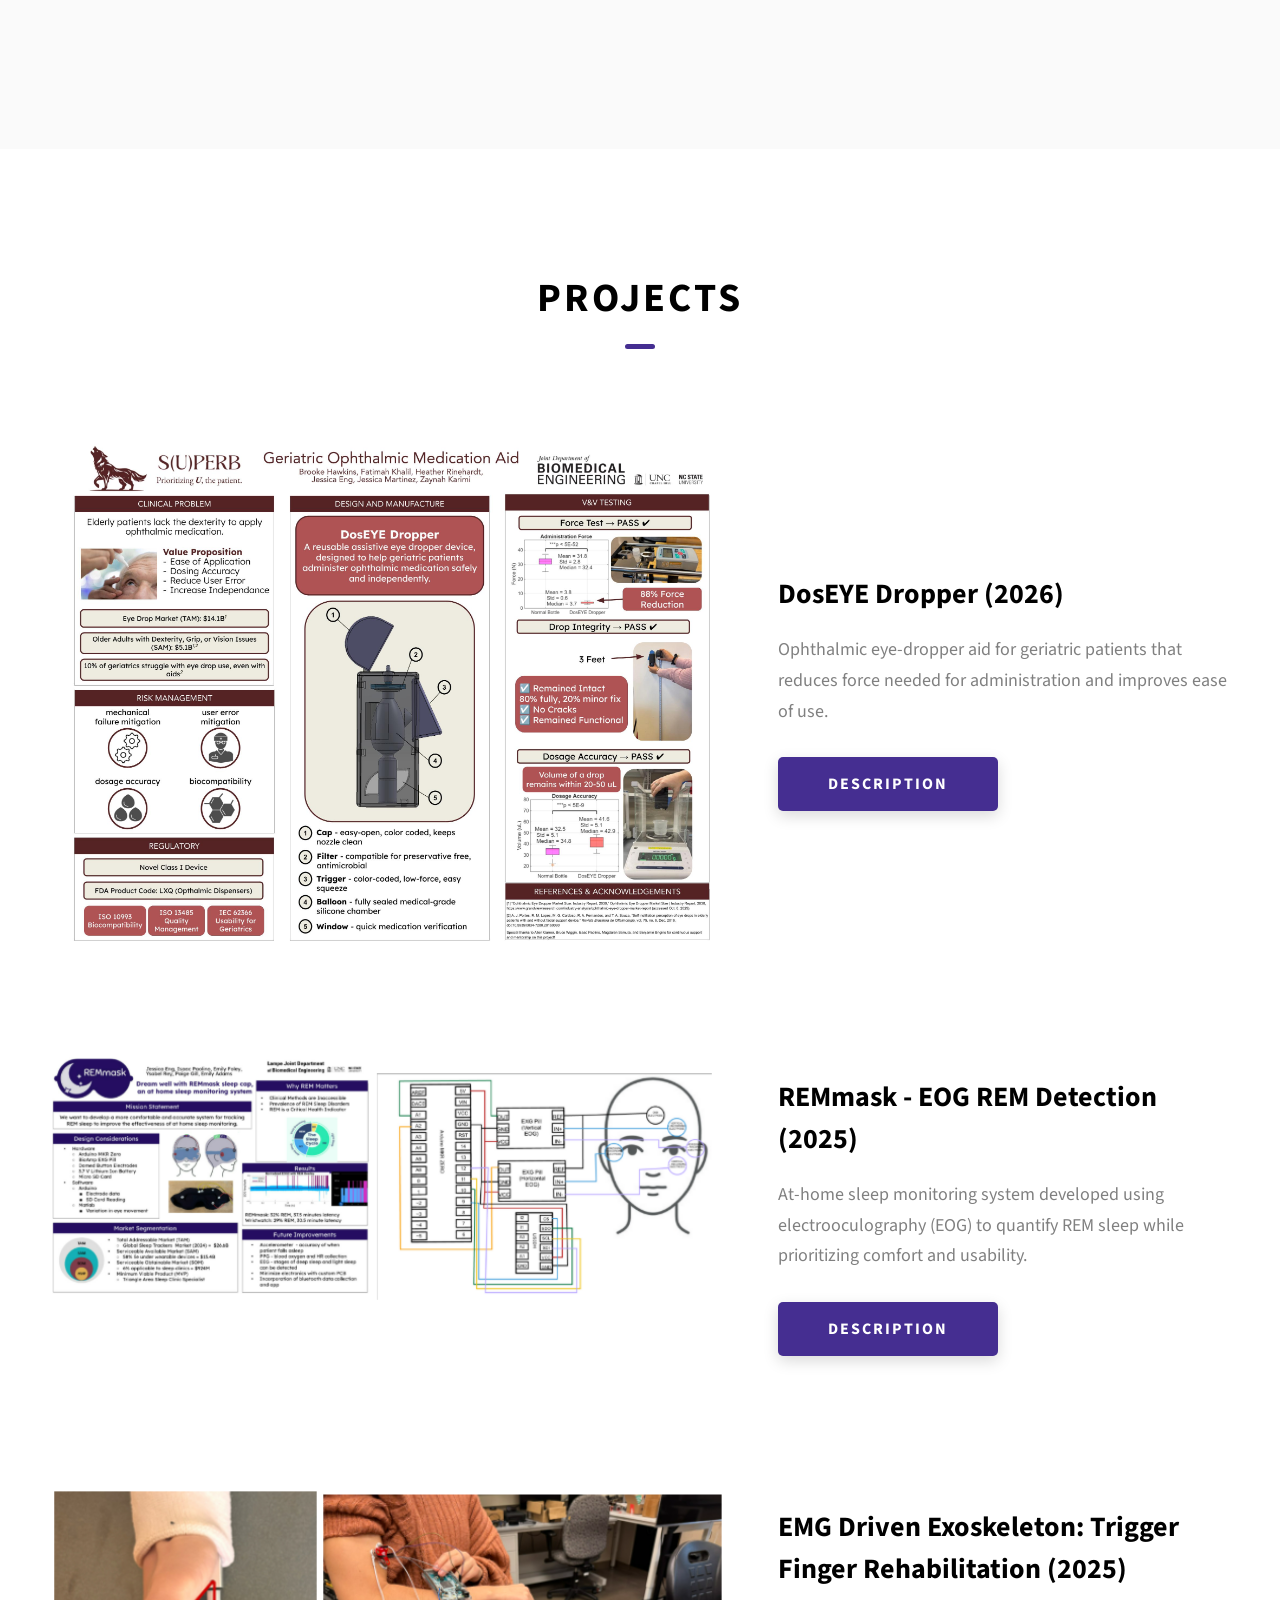
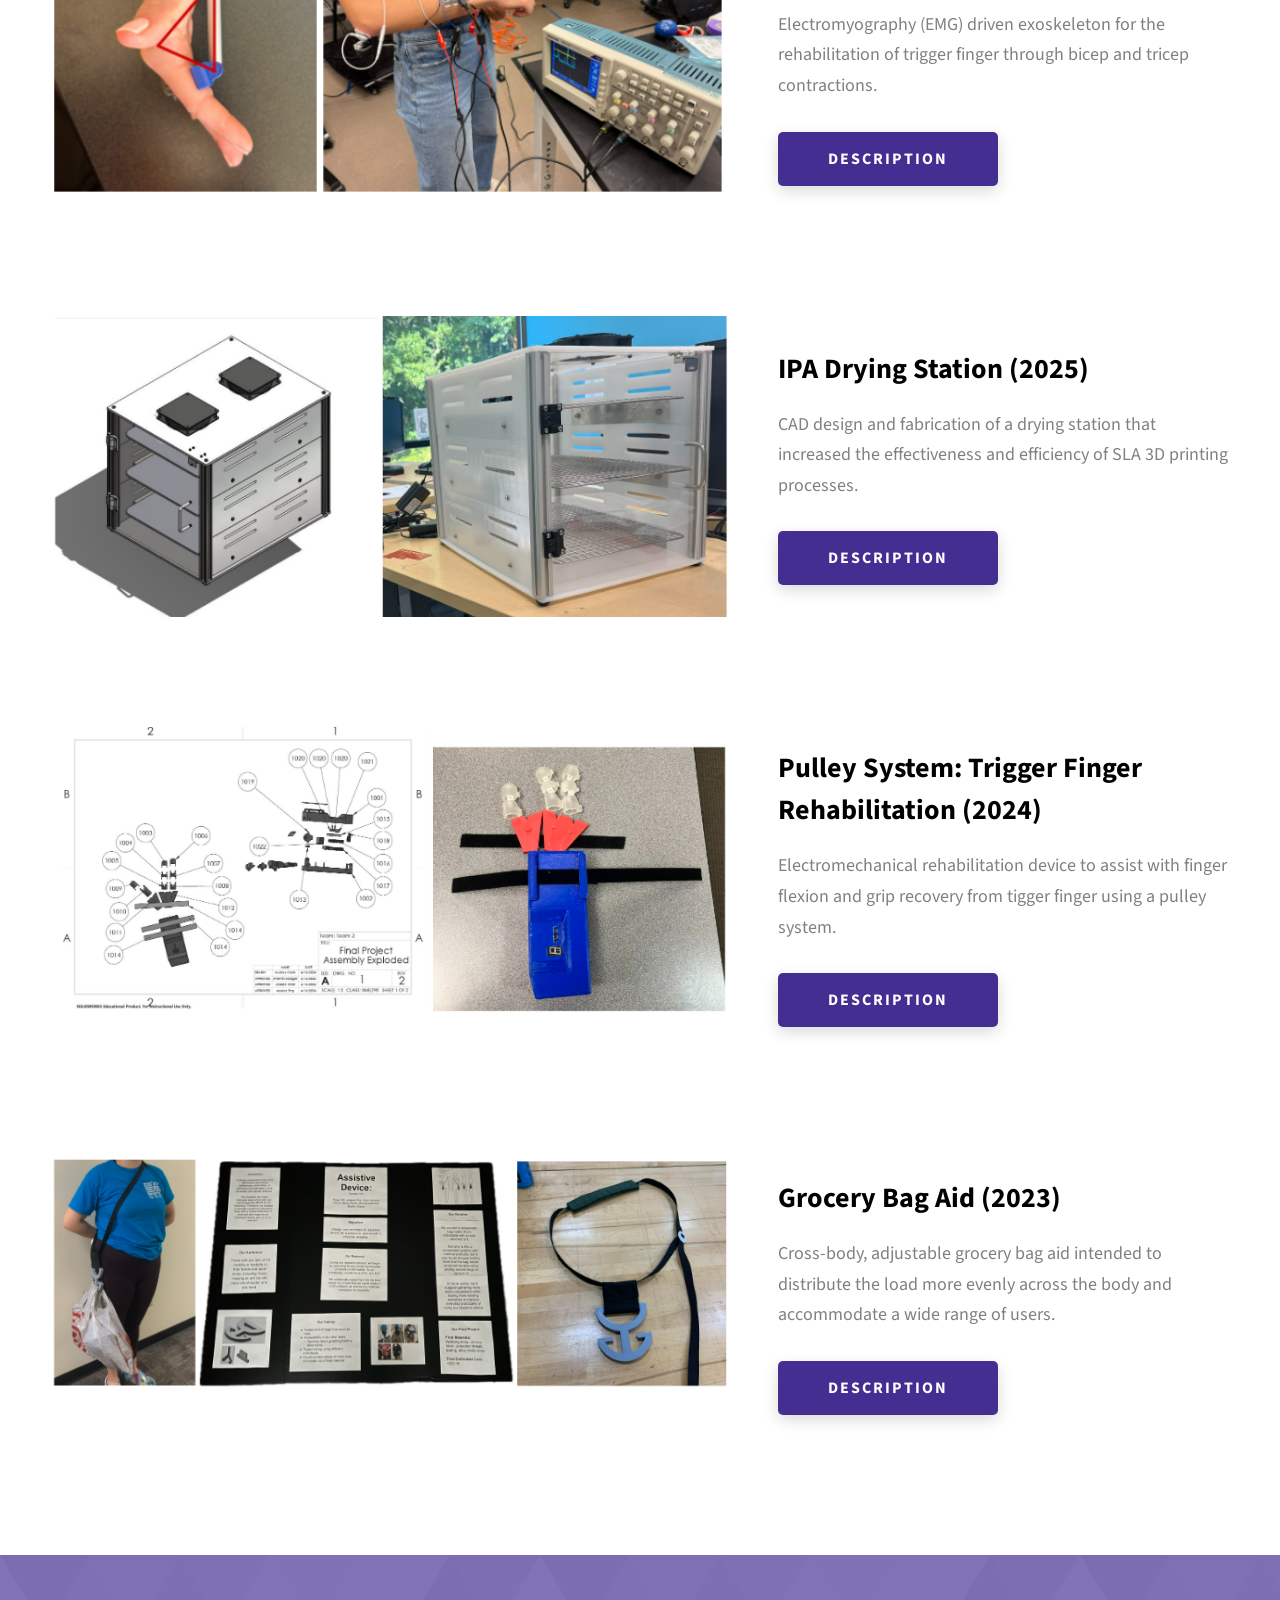
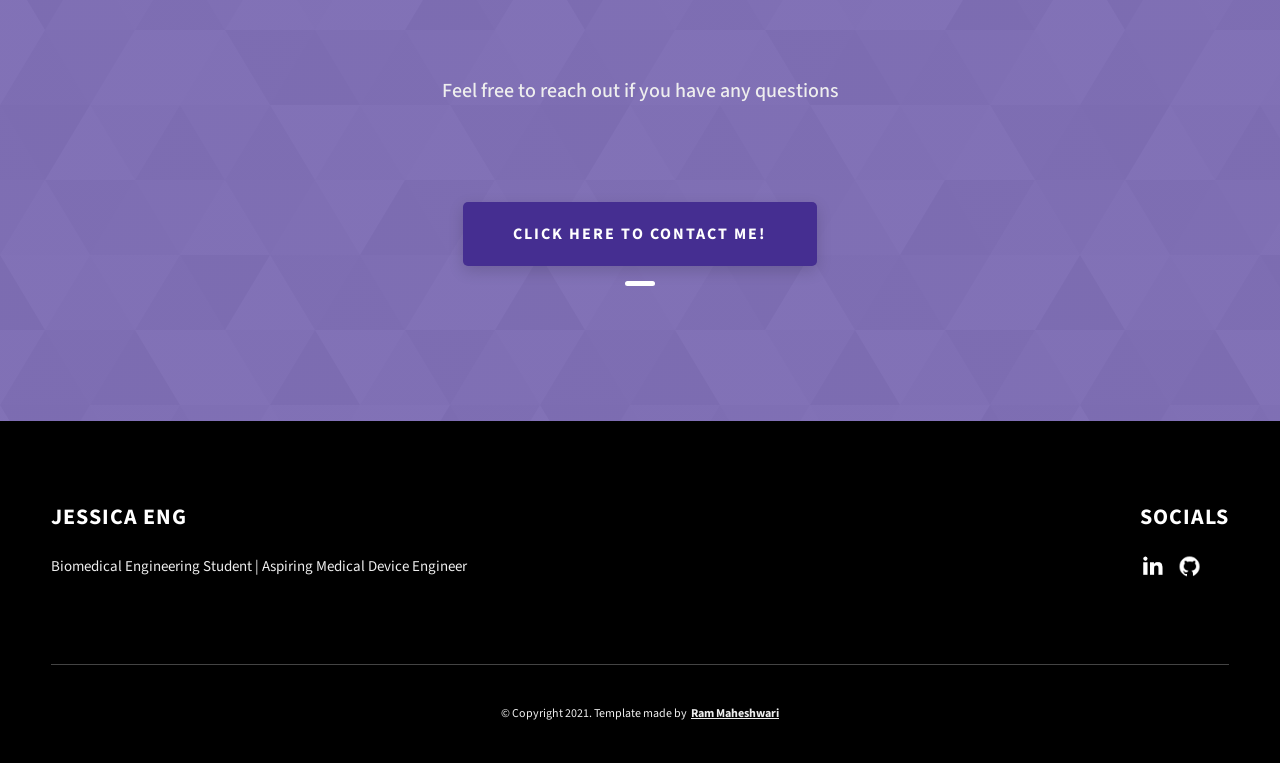
==== commit bf15e83e: "update project 6" ====
--- a/index.html
+++ b/index.html
@@ -162,7 +162,7 @@
           <div class="projects__row">
             <div class="projects__row-img-cont">
               <img
-                src="./assets/png/DosEYE Dropper.png"
+                src="./assets/jpeg/DosEYE Poster.jpg"
                 alt="Software Screenshot"
                 class="projects__row-img"
                 loading="lazy"
